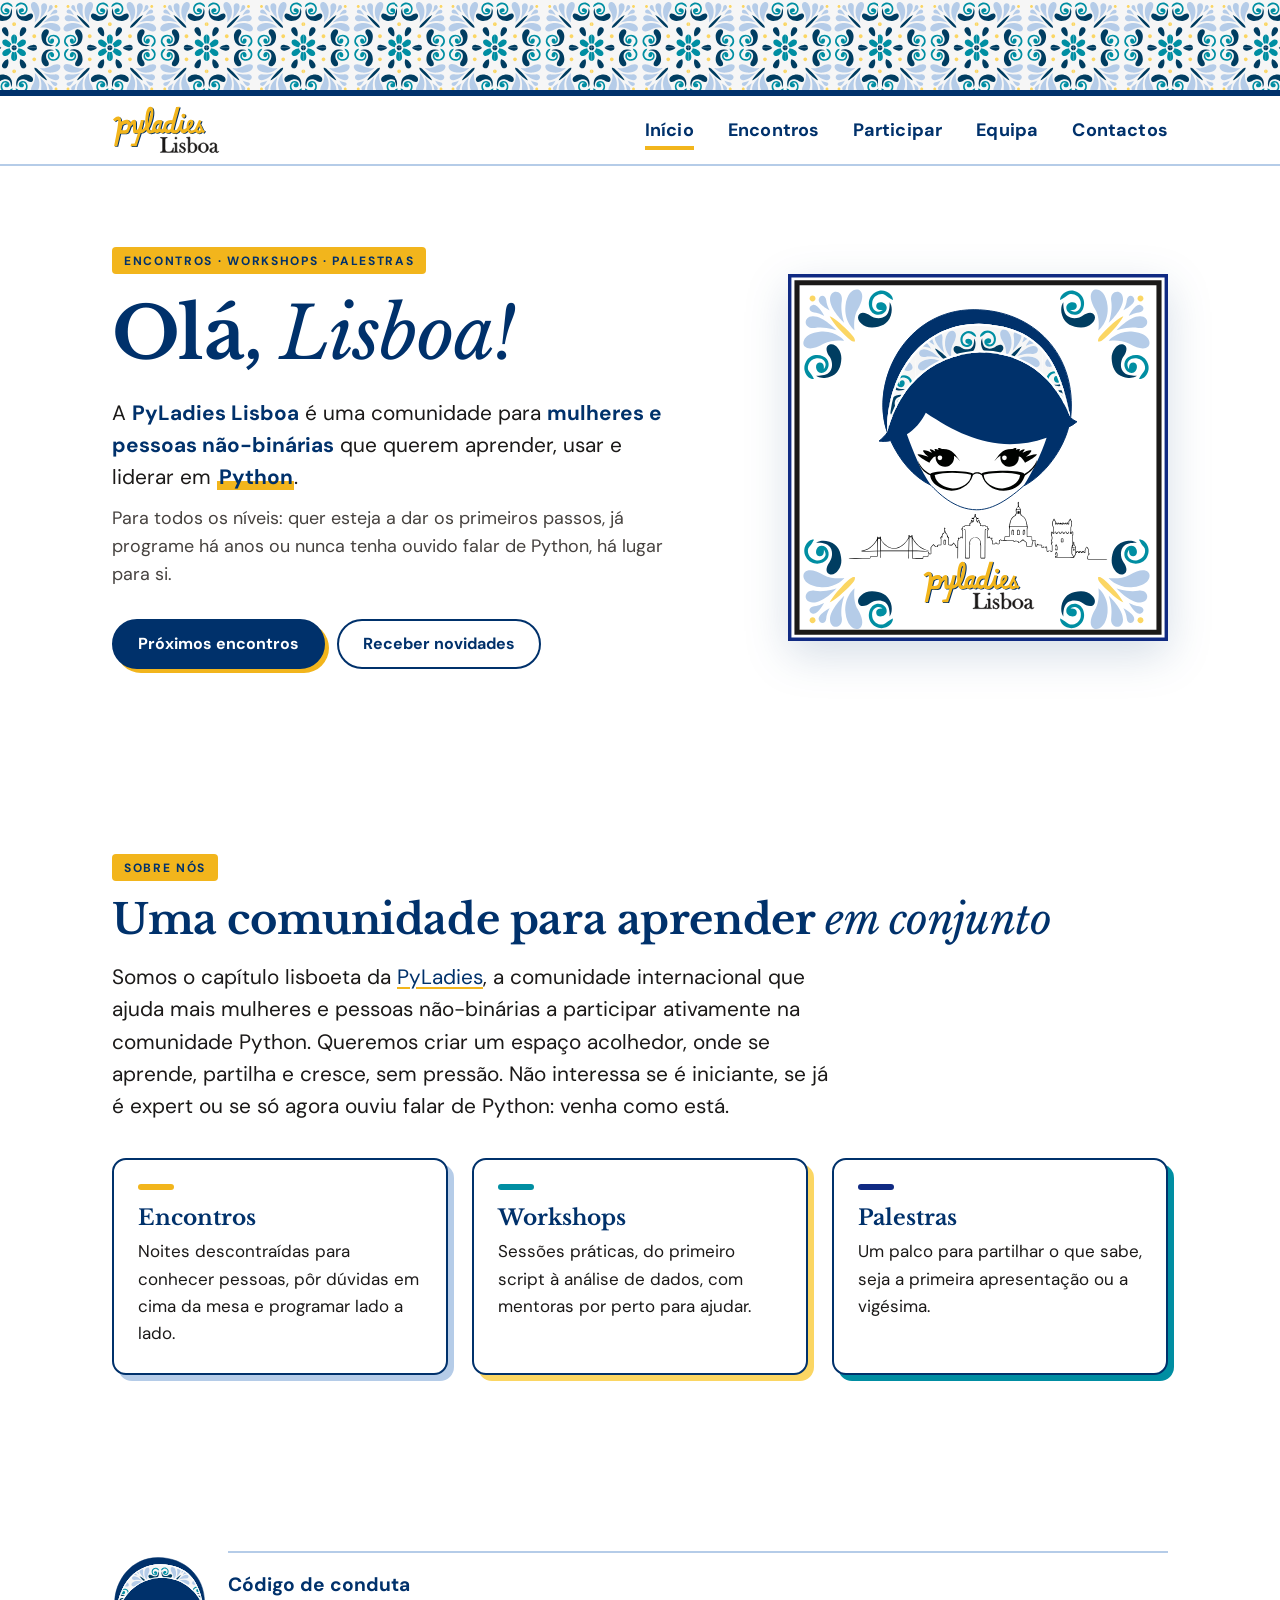
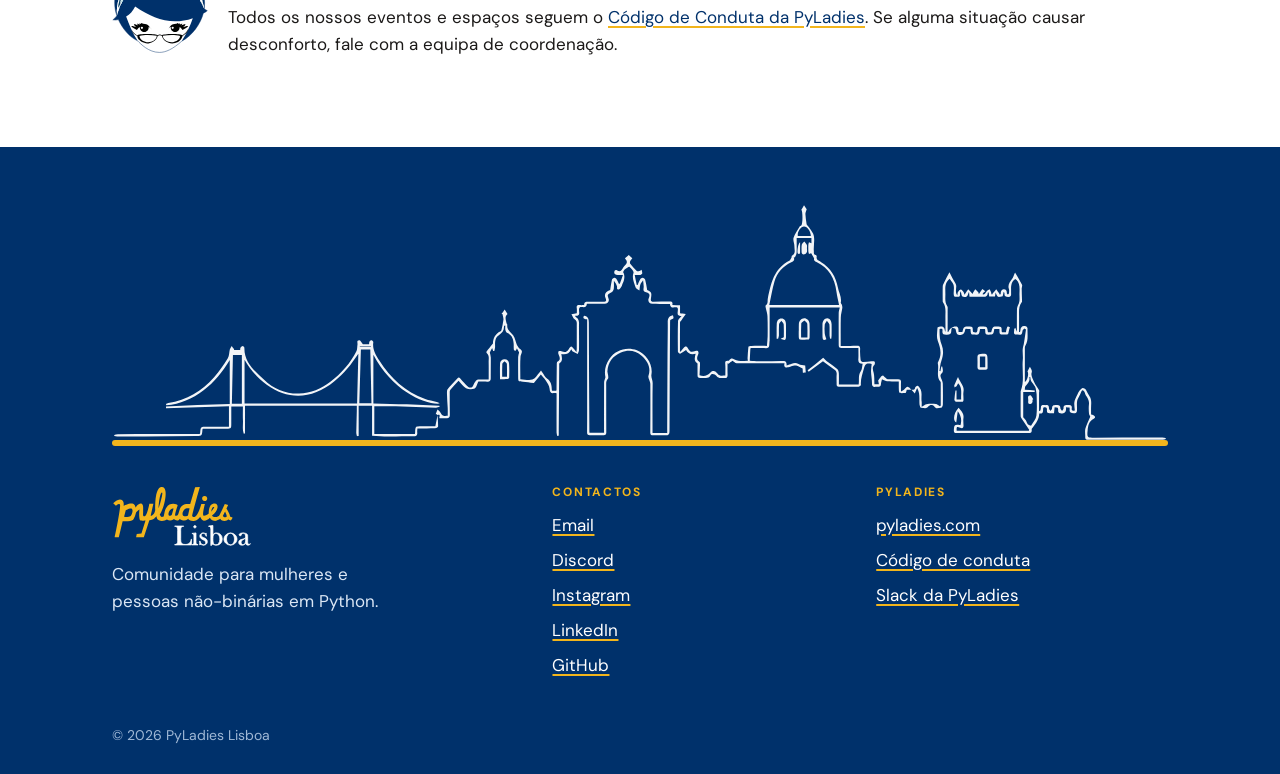
==== index.html @ 33e27a51 "Subscrição da lista de email (formulário Tally em Participar) e link para o Discord Co-Authored-By: " ====
<!doctype html>
<html lang="pt-PT">
<head>
  <meta charset="utf-8">
  <meta name="viewport" content="width=device-width, initial-scale=1">
  <title>PyLadies Lisboa</title>
  <meta name="description" content="PyLadies Lisboa: comunidade para mulheres e pessoas não-binárias que querem aprender, usar e liderar em Python. Encontros, workshops e palestras em Lisboa.">
  <meta name="theme-color" content="#00316b">

  <meta property="og:type" content="website">
  <meta property="og:locale" content="pt_PT">
  <meta property="og:title" content="PyLadies Lisboa">
  <meta property="og:description" content="Comunidade para mulheres e pessoas não-binárias que querem aprender, usar e liderar em Python.">
  <meta property="og:url" content="https://lisboa.pyladies.com/">
  <meta property="og:image" content="https://lisboa.pyladies.com/images/og-image.png">

  <link rel="icon" href="favicon.ico" sizes="any">
  <link rel="icon" href="images/favicon.svg" type="image/svg+xml">
  <link rel="icon" href="images/favicon-32.png" type="image/png" sizes="32x32">
  <link rel="apple-touch-icon" href="images/favicon-180.png">
  <link rel="preload" href="fonts/libre-baskerville/LibreBaskerville-VariableFont_wght.ttf" as="font" type="font/ttf" crossorigin>
  <link rel="preload" href="fonts/dm-sans/DMSans-VariableFont_opsz,wght.ttf" as="font" type="font/ttf" crossorigin>
  <link rel="stylesheet" href="style.css">
</head>
<body>
  <a class="skip" href="#conteudo">Saltar para o conteúdo</a>

  <!-- Uma única fila de azulejos, como nas publicações. -->
  <div class="tile-band" aria-hidden="true"></div>

  <header class="site-header">
    <div class="wrap header-inner">
      <a href="index.html" class="brand"><img src="images/wordmark.svg" alt="PyLadies Lisboa" width="132" height="58"></a>
      <nav aria-label="Principal">
        <ul class="nav">
          <li><a href="index.html" aria-current="page">Início</a></li>
          <li><a href="encontros.html">Encontros</a></li>
          <li><a href="participa.html">Participar</a></li>
          <li><a href="equipa.html">Equipa</a></li>
          <li><a href="contactos.html">Contactos</a></li>
        </ul>
      </nav>
    </div>
  </header>

  <main id="conteudo">
    <!-- ───────────── Destaque ───────────── -->
    <section class="hero">
      <div class="wrap hero-inner">
        <div class="hero-text">
          <span class="eyebrow">Encontros · Workshops · Palestras</span>
          <h1 class="display">Olá, <em>Lisboa!</em></h1>
          <p class="lead">
            A <strong>PyLadies Lisboa</strong> é uma comunidade para
            <strong>mulheres e pessoas não-binárias</strong> que querem aprender,
            usar e liderar em <span class="mark">Python</span>.
          </p>
          <p class="lead lead-sm">
            Para todos os níveis: quer esteja a dar os primeiros passos, já programe há anos ou nunca tenha ouvido falar de Python, há lugar para si.
          </p>
          <div class="actions">
            <a class="btn btn-primary" href="encontros.html">Próximos encontros</a>
            <a class="btn btn-ghost" href="participa.html#novidades">Receber novidades</a>
          </div>
        </div>
        <div class="hero-logo">
          <img src="images/pyladies-lisboa-sticker.svg" alt="Logótipo da PyLadies Lisboa: autocolante em azulejo com a mascote" width="360" height="348">
        </div>
      </div>
    </section>

    <!-- ───────────── Sobre ───────────── -->
    <section id="sobre" class="section">
      <div class="wrap">
        <span class="eyebrow">Sobre nós</span>
        <h2 class="display">Uma comunidade para aprender <em>em conjunto</em></h2>
        <p class="lead narrow">
          Somos o capítulo lisboeta da <a href="https://www.pyladies.com/">PyLadies</a>,
          a comunidade internacional que ajuda mais mulheres e pessoas não-binárias a
          participar ativamente na comunidade Python. Queremos criar um espaço acolhedor,
          onde se aprende, partilha e cresce, sem pressão. Não interessa se é iniciante,
          se já é expert ou se só agora ouviu falar de Python: venha como está.
        </p>

        <ul class="cards">
          <li class="card">
            <h3>Encontros</h3>
            <p>Noites descontraídas para conhecer pessoas, pôr dúvidas em cima da mesa e programar lado a lado.</p>
          </li>
          <li class="card">
            <h3>Workshops</h3>
            <p>Sessões práticas, do primeiro script à análise de dados, com mentoras por perto para ajudar.</p>
          </li>
          <li class="card">
            <h3>Palestras</h3>
            <p>Um palco para partilhar o que sabe, seja a primeira apresentação ou a vigésima.</p>
          </li>
        </ul>
      </div>
    </section>

    <!-- ───────────── Código de conduta ───────────── -->
    <section class="section">
      <div class="wrap conduct">
        <img src="images/mascot.svg" alt="" width="96" height="97">
        <div>
          <h2 class="h3">Código de conduta</h2>
          <p>
            Todos os nossos eventos e espaços seguem o
            <a href="https://www.pyladies.com/CodeOfConduct/">Código de Conduta da PyLadies</a>.
            Se alguma situação causar desconforto, fale com a equipa de coordenação.
          </p>
        </div>
      </div>
    </section>
  </main>

  <!-- ───────────── Contactos / rodapé ───────────── -->
  <footer id="contactos" class="site-footer">
    <div class="wrap">
      <img class="skyline" src="images/skyline-on-dark.svg" alt="" width="1100" height="249">
      <div class="ground" aria-hidden="true"></div>

      <div class="footer-grid">
        <div>
          <img src="images/wordmark-on-dark.svg" alt="PyLadies Lisboa" width="160" height="70">
          <p class="footer-note">Comunidade para mulheres e pessoas não-binárias em Python.</p>
        </div>
        <div>
          <h2 class="footer-title">Contactos</h2>
          <ul class="links">
            <li><a href="mailto:lisboa@pyladies.com" title="lisboa@pyladies.com">Email</a></li>
            <li><a href="https://discord.gg/uJXCDMvXN">Discord</a></li>
            <li><a href="https://www.instagram.com/pyladies.lisboa/">Instagram</a></li>
            <li><a href="https://www.linkedin.com/company/pyladies-lisboa">LinkedIn</a></li>
            <li><a href="https://github.com/PyLadies-Lisboa">GitHub</a></li>
          </ul>
        </div>
        <div>
          <h2 class="footer-title">PyLadies</h2>
          <ul class="links">
            <li><a href="https://www.pyladies.com/">pyladies.com</a></li>
            <li><a href="https://www.pyladies.com/CodeOfConduct/">Código de conduta</a></li>
            <li><a href="https://slackin.pyladies.com/">Slack da PyLadies</a></li>
          </ul>
        </div>
      </div>
      <p class="copyright">© <span id="ano">2026</span> PyLadies Lisboa</p>
    </div>
  </footer>

  <script>
    try { document.getElementById("ano").textContent = new Date().getFullYear(); } catch (e) {}
  </script>
</body>
</html>
---- style.css ----
/* PyLadies Lisboa — site.
   As cores e as fontes vêm do kit de marca (pyladies-lisboa-design/brand/tokens.css). */

/* ── Fontes (SIL OFL, ver fonts/<família>/OFL.txt) ───────────────────── */
@font-face {
  font-family: "Libre Baskerville";
  src: url("fonts/libre-baskerville/LibreBaskerville-VariableFont_wght.ttf") format("truetype");
  font-weight: 400 700; font-style: normal; font-display: swap;
}
@font-face {
  font-family: "Libre Baskerville";
  src: url("fonts/libre-baskerville/LibreBaskerville-Italic-VariableFont_wght.ttf") format("truetype");
  font-weight: 400 700; font-style: italic; font-display: swap;
}
@font-face {
  font-family: "DM Sans";
  src: url("fonts/dm-sans/DMSans-VariableFont_opsz,wght.ttf") format("truetype");
  font-weight: 100 1000; font-style: normal; font-display: swap;
}
@font-face {
  font-family: "JetBrains Mono";
  src: url("fonts/jetbrains-mono/JetBrainsMono-VariableFont_wght.ttf") format("truetype");
  font-weight: 100 800; font-style: normal; font-display: swap;
}

/* ── Tokens ──────────────────────────────────────────────────────────── */
:root {
  --pyl-yellow:    #f2b51c;
  --pyl-navy:      #00316b;
  --pyl-ink:       #1b1918;
  --pyl-deep-blue: #003d61;
  --pyl-teal:      #008ea2;
  --pyl-sky:       #b5cce8;
  --pyl-sun:       #fbd663;
  --pyl-frame:     #102a83;
  --pyl-tile-bg:   #f6f6f6;
  --pyl-ice:       #f0f9fd;
  --pyl-white:     #ffffff;

  --font-display: "Libre Baskerville", "Baskerville Old Face", Baskerville, Georgia, serif;
  --font-body:    "DM Sans", "Helvetica Neue", Arial, sans-serif;
  --font-code:    "JetBrains Mono", "SFMono-Regular", Consolas, monospace;

  --wrap: 1120px;
  --gutter: 16px;
  --tile-row: 72px; /* altura de uma fila de azulejos */
}
@media (min-width: 720px) {
  :root { --gutter: 32px; --tile-row: 96px; }
}

/* ── Base ────────────────────────────────────────────────────────────── */
*, *::before, *::after { box-sizing: border-box; }
html { scroll-behavior: smooth; -webkit-text-size-adjust: 100%; }
@media (prefers-reduced-motion: reduce) { html { scroll-behavior: auto; } }
body {
  margin: 0;
  background: var(--pyl-white);
  color: var(--pyl-ink);
  font: 400 1.0625rem/1.6 var(--font-body);
  -webkit-font-smoothing: antialiased;
}
img { max-width: 100%; height: auto; display: block; }
a { color: var(--pyl-navy); text-decoration-color: var(--pyl-yellow); text-decoration-thickness: 2px; text-underline-offset: 3px; }
a:hover { text-decoration-color: var(--pyl-navy); }
:focus-visible { outline: 3px solid var(--pyl-teal); outline-offset: 3px; border-radius: 4px; }
h1, h2, h3, p, ul { margin: 0; }
ul { padding: 0; list-style: none; }

.wrap { width: 100%; max-width: var(--wrap); margin: 0 auto; padding: 0 var(--gutter); }

.skip {
  position: absolute; left: var(--gutter); top: -100px; z-index: 10;
  background: var(--pyl-navy); color: var(--pyl-white); padding: 10px 16px; border-radius: 6px;
}
.skip:focus { top: 12px; }

/* ── Tipografia ──────────────────────────────────────────────────────── */
.eyebrow {
  display: inline-block;
  font: 700 .75rem/1 var(--font-body);
  letter-spacing: .14em; text-transform: uppercase;
  color: var(--pyl-navy); background: var(--pyl-yellow);
  padding: 8px 12px 7px; border-radius: 4px;
}
.display {
  font-family: var(--font-display);
  font-weight: 700; color: var(--pyl-navy);
  letter-spacing: -.01em; line-height: 1.12;
  text-wrap: balance;
}
.display em { font-style: italic; font-weight: 400; }
h1.display { font-size: clamp(2.6rem, 8vw, 4.5rem); margin: 20px 0 22px; }
h2.display, h1.page-title { font-size: clamp(1.8rem, 4.5vw, 2.6rem); margin: 16px 0 18px; }
h3, .h3 { font: 700 1.2rem/1.3 var(--font-body); color: var(--pyl-navy); margin-bottom: 6px; }
.section-ice .eyebrow { background: var(--pyl-deep-blue); color: var(--pyl-white); }
.lead { font-size: clamp(1.1rem, 2.2vw, 1.3rem); line-height: 1.55; text-wrap: pretty; }
.lead + .lead { margin-top: 12px; }
.lead strong { color: var(--pyl-navy); }
.lead-sm { font-size: 1.12rem; color: #46423f; }
.narrow { max-width: 720px; }
.mark {
  background: linear-gradient(transparent 68%, var(--pyl-yellow) 68%, var(--pyl-yellow) 100%);
  padding: 0 .08em; font-weight: 700; color: var(--pyl-navy);
}

/* ── Azulejos (só uma fila) ──────────────────────────────────────────── */
.tile-band {
  height: var(--tile-row);
  /* O SVG tem duas filas de altura: background-size = 2 × fila. */
  background: var(--pyl-tile-bg) url("images/azulejo-tiles.svg") repeat-x;
  background-size: auto calc(var(--tile-row) * 2);
  background-position: center top;
  border-bottom: 6px solid var(--pyl-navy);
}

/* ── Cabeçalho ───────────────────────────────────────────────────────── */
.site-header {
  position: sticky; top: 0; z-index: 5;
  background: rgba(255, 255, 255, .94);
  backdrop-filter: blur(8px);
  border-bottom: 2px solid var(--pyl-sky);
}
.header-inner { display: flex; align-items: center; justify-content: space-between; gap: 16px; min-height: 68px; }
.brand img { width: 108px; }
.nav { display: flex; gap: 4px 34px; flex-wrap: wrap; justify-content: flex-end; }
.nav a {
  font-weight: 700; font-size: 1.125rem; letter-spacing: .01em;
  text-decoration: none; color: var(--pyl-navy); padding: 8px 0;
  transition: color .15s ease;
}
.nav a:hover { color: var(--pyl-teal); }
.nav a[aria-current="page"] { box-shadow: inset 0 -4px 0 var(--pyl-yellow); }
.nav a[aria-current="page"]:hover { color: var(--pyl-navy); }
@media (max-width: 560px) {
  .header-inner { flex-direction: column; align-items: flex-start; padding-top: 10px; padding-bottom: 8px; gap: 4px; }
  .brand img { width: 92px; }
  .nav { justify-content: flex-start; gap: 0 20px; }
  .nav a { font-size: 1.02rem; }
}
@media (max-width: 560px) { .site-header { position: relative; } }

/* ── Botões ──────────────────────────────────────────────────────────── */
.actions { display: flex; flex-wrap: wrap; gap: 12px; margin-top: 30px; }
.btn {
  display: inline-block; font: 700 1rem/1 var(--font-body);
  padding: 15px 24px; border-radius: 999px; text-decoration: none;
  border: 2px solid var(--pyl-navy); transition: transform .15s ease, box-shadow .15s ease;
}
.btn-primary { background: var(--pyl-navy); color: var(--pyl-white); box-shadow: 4px 4px 0 var(--pyl-yellow); }
.btn-primary:hover { transform: translate(-1px, -1px); box-shadow: 6px 6px 0 var(--pyl-yellow); }
.btn-ghost { background: transparent; color: var(--pyl-navy); }
.btn-ghost:hover { background: var(--pyl-ice); }

/* ── Destaque ────────────────────────────────────────────────────────── */
.hero { padding: 48px 0 64px; }
.hero-inner { display: grid; gap: 40px; align-items: center; }
.hero-logo { justify-self: center; width: min(300px, 78vw); }
.hero-logo img { width: 100%; filter: drop-shadow(0 14px 22px rgba(0, 49, 107, .16)); }
@media (min-width: 860px) {
  .hero { padding: 80px 0 96px; }
  .hero-inner { grid-template-columns: 1.25fr 1fr; gap: 56px; }
  .hero-logo { width: 100%; max-width: 380px; justify-self: end; }
}

/* ── Secções ─────────────────────────────────────────────────────────── */
.section { padding: 64px 0; }
.section-ice { background: var(--pyl-ice); }
.section-tight { padding: 0 0 64px; }
@media (min-width: 720px) { .section { padding: 88px 0; } .section-tight { padding: 0 0 88px; } }

.cards { display: grid; gap: 16px; margin-top: 36px; }
@media (min-width: 720px) { .cards { grid-template-columns: repeat(3, 1fr); gap: 24px; } }
.card {
  background: var(--pyl-white);
  border: 2px solid var(--pyl-navy);
  border-radius: 14px; padding: 24px 24px 26px;
  box-shadow: 6px 6px 0 var(--pyl-sky);
}
.card h3 { font-family: var(--font-display); font-size: 1.35rem; }
.card h3::before {
  content: ""; display: block; width: 36px; height: 6px; border-radius: 3px;
  background: var(--pyl-yellow); margin-bottom: 14px;
}
.card:nth-child(2) { box-shadow: 6px 6px 0 var(--pyl-sun); }
.card:nth-child(2) h3::before { background: var(--pyl-teal); }
.card:nth-child(3) { box-shadow: 6px 6px 0 var(--pyl-teal); }
.card:nth-child(3) h3::before { background: var(--pyl-frame); }

/* Encontros */
.encontros { display: grid; gap: 36px; align-items: center; }
@media (min-width: 860px) { .encontros { grid-template-columns: 1.1fr 1fr; gap: 56px; } }
.code {
  margin: 0; overflow-x: auto;
  font: 500 clamp(.7rem, 2.9vw, .95rem)/1.7 var(--font-code);
  background: var(--pyl-navy); color: #e8f1fb;
  border-radius: 14px; padding: 22px 20px;
  box-shadow: 8px 8px 0 var(--pyl-yellow);
}
@media (min-width: 720px) { .code { font-size: 1rem; padding: 32px 30px; } }
.code .p { color: #8fb3d9; }
.code .k { color: var(--pyl-sky); }
.code .s { color: var(--pyl-sun); }
.code .o { color: #6fd3e0; }
.code .c { color: #8fb3d9; font-style: italic; }

.event {
  margin-top: 8px; background: var(--pyl-white); border-left: 8px solid var(--pyl-yellow);
  border-radius: 0 12px 12px 0; padding: 22px 24px;
}
.event-date, .event-meta { color: #46423f; }
.event-date strong, .event-meta strong { color: var(--pyl-navy); }
.event h3 { font-family: var(--font-display); font-size: 1.4rem; margin: 6px 0 8px; }
.event .btn { margin-top: 16px; }

/* Participa */
.ways { display: grid; gap: 28px 40px; margin-top: 32px; }
@media (min-width: 720px) { .ways { grid-template-columns: repeat(2, 1fr); } }
.ways li { border-left: 6px solid var(--pyl-yellow); padding-left: 20px; }
.ways li:nth-child(2) { border-color: var(--pyl-teal); }
.ways li:nth-child(3) { border-color: var(--pyl-sky); }
.ways li:nth-child(4) { border-color: var(--pyl-frame); }
.ways li:nth-child(5) { border-color: var(--pyl-navy); }
.way-link { margin-top: 8px; font-weight: 700; overflow-wrap: anywhere; }

/* Subscrição da lista de email (formulário Tally embebido) */
.signup { max-width: 720px; margin-top: 28px; }
.signup iframe { display: block; width: 100%; border: 0; }
.signup-cta {
  display: flex; flex-wrap: wrap; gap: 16px 24px; align-items: center; justify-content: space-between;
  margin-top: 40px; padding: 20px 24px; background: var(--pyl-ice); border-left: 6px solid var(--pyl-yellow); border-radius: 6px;
}
.signup-cta p { max-width: 560px; }
.signup-cta strong { color: var(--pyl-navy); }

/* Código de conduta */
.conduct {
  display: flex; gap: 20px; align-items: center;
}
.conduct > div {
  border-top: 2px solid var(--pyl-sky); padding-top: 20px; flex: 1;
}
.conduct img { width: 72px; flex: none; }
@media (min-width: 720px) { .conduct img { width: 96px; } }

/* ── Rodapé ──────────────────────────────────────────────────────────── */
.site-footer { background: var(--pyl-navy); color: #dbe7f5; padding: 56px 0 28px; }
.site-footer a { color: var(--pyl-white); text-decoration-color: var(--pyl-yellow); }
.site-footer a:hover { color: var(--pyl-sun); }
.skyline { width: 100%; opacity: .95; }
.ground { height: 6px; background: var(--pyl-yellow); border-radius: 3px; margin-top: -2px; }
.footer-grid { display: grid; gap: 32px; margin-top: 40px; }
@media (min-width: 720px) { .footer-grid { grid-template-columns: 1.4fr 1fr 1fr; } }
.footer-grid img { width: 140px; }
.footer-note { margin-top: 14px; max-width: 300px; }
.footer-title {
  font: 700 .75rem/1 var(--font-body); letter-spacing: .14em; text-transform: uppercase;
  color: var(--pyl-yellow); margin-bottom: 14px;
}
.links li + li { margin-top: 8px; }
.copyright { margin-top: 44px; font-size: .875rem; color: #9fb8d6; }

/* Equipa — fotos quadradas */
.team { display: grid; gap: 24px; margin-top: 36px; }
.person {
  display: flex; flex-direction: column;
  background: var(--pyl-white);
  border: 2px solid var(--pyl-navy); border-radius: 14px; overflow: hidden;
  box-shadow: 6px 6px 0 var(--pyl-sky);
}
.person:nth-child(4n+2) { box-shadow: 6px 6px 0 var(--pyl-sun); }
.person:nth-child(4n+3) { box-shadow: 6px 6px 0 var(--pyl-teal); }
.person:nth-child(4n+4) { box-shadow: 6px 6px 0 var(--pyl-frame); }
.person-body { display: flex; flex-direction: column; flex: 1; }
.person h3 { font-family: var(--font-display); font-size: 1.3rem; margin: 0; }
.role { font-weight: 700; color: var(--pyl-teal); margin-top: 4px; font-size: .95rem; }
.detail { font-size: .9rem; color: #5b5652; }
.bio { font-size: .95rem; line-height: 1.55; margin-top: 12px; }
.bio strong { color: var(--pyl-navy); }
.fact {
  margin: 16px 0 0; white-space: pre-wrap; overflow-x: auto;
  font: 500 .78rem/1.6 var(--font-code);
  background: var(--pyl-navy); color: #e8f1fb;
  border-radius: 10px; padding: 12px 14px;
}
.fact .p { color: #8fb3d9; }
.fact .s { color: var(--pyl-sun); }
.fact .o { color: #6fd3e0; }
.tags { display: flex; flex-wrap: wrap; gap: 6px; margin-top: auto; padding-top: 16px; }
.tags li {
  font: 600 .78rem/1 var(--font-body); color: var(--pyl-navy);
  background: var(--pyl-ice); border: 1px solid var(--pyl-sky);
  padding: 6px 10px; border-radius: 999px;
}

/* Foto quadrada ao lado do nome, texto por baixo a toda a largura */
.person { padding: 22px; }
.person img {
  width: 128px; aspect-ratio: 1; flex: none; border-radius: 12px; object-fit: cover;
  box-shadow: 5px 5px 0 var(--pyl-yellow);
}
.person-head { display: flex; gap: 18px; align-items: center; }
@media (min-width: 720px) {
  .team { grid-template-columns: repeat(2, 1fr); gap: 28px; }
  .person { padding: 26px; }
  .person img { width: 150px; }
}
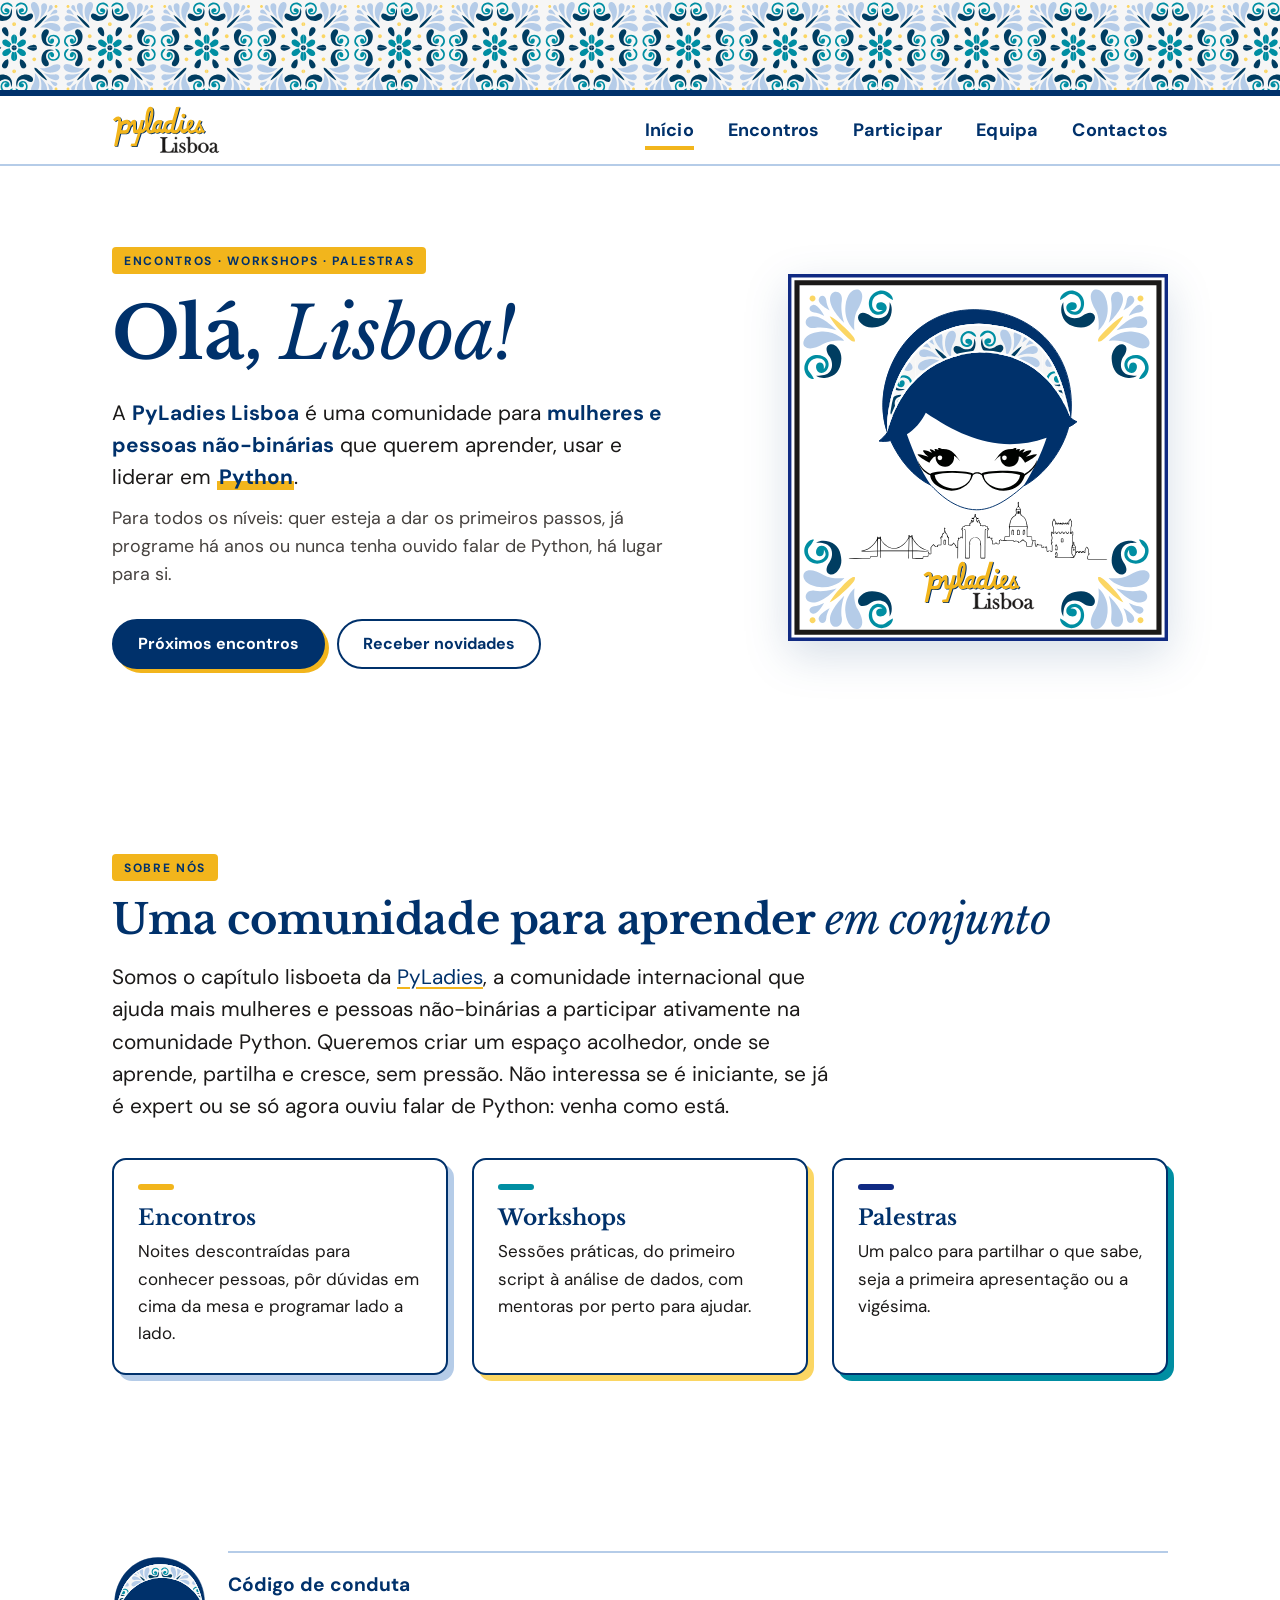
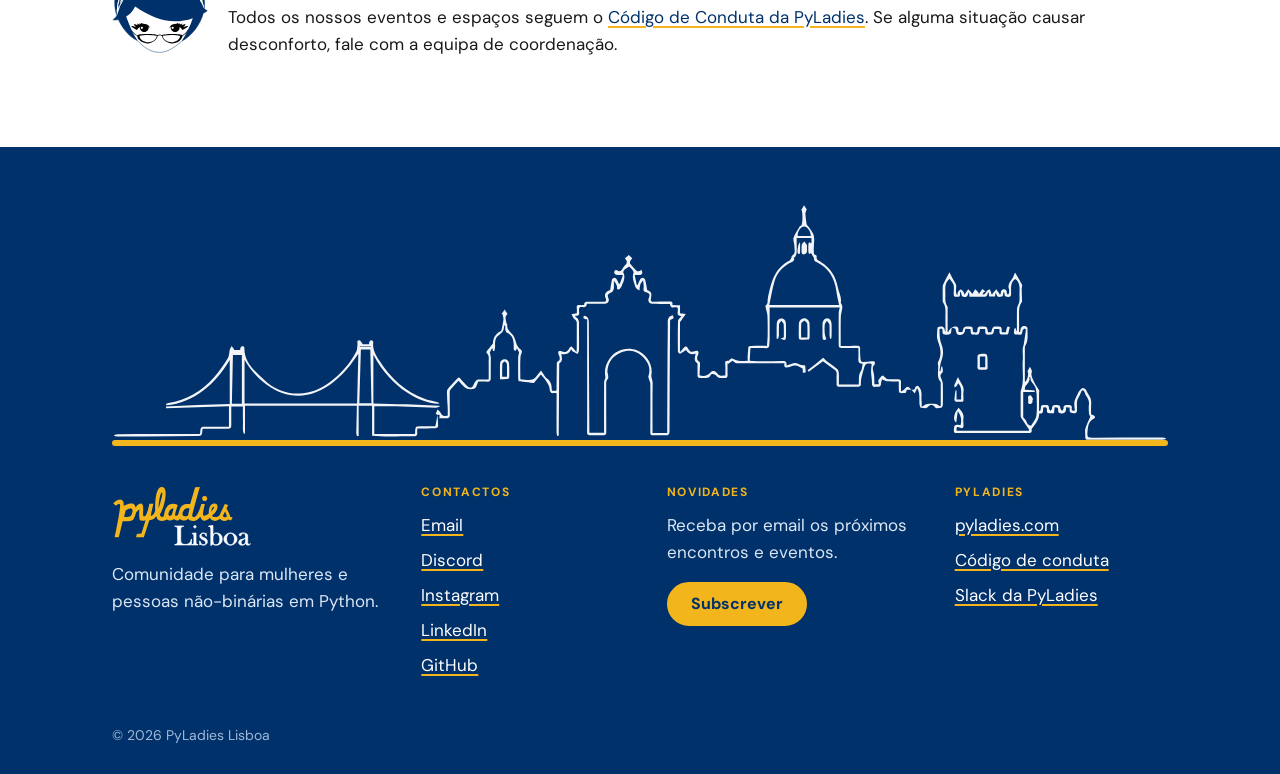
==== commit 078daab6: "Rodapé: coluna «Novidades» com botão para subscrever a lista de email Co-Authored-By: Claude Opus 5." ====
--- a/index.html
+++ b/index.html
@@ -137,6 +137,11 @@
           </ul>
         </div>
         <div>
+          <h2 class="footer-title">Novidades</h2>
+          <p class="footer-note">Receba por email os próximos encontros e eventos.</p>
+          <a class="btn btn-footer" href="participa.html#novidades">Subscrever</a>
+        </div>
+        <div>
           <h2 class="footer-title">PyLadies</h2>
           <ul class="links">
             <li><a href="https://www.pyladies.com/">pyladies.com</a></li>
--- a/style.css
+++ b/style.css
@@ -250,7 +250,8 @@
 .skyline { width: 100%; opacity: .95; }
 .ground { height: 6px; background: var(--pyl-yellow); border-radius: 3px; margin-top: -2px; }
 .footer-grid { display: grid; gap: 32px; margin-top: 40px; }
-@media (min-width: 720px) { .footer-grid { grid-template-columns: 1.4fr 1fr 1fr; } }
+@media (min-width: 720px) { .footer-grid { grid-template-columns: repeat(2, 1fr); } }
+@media (min-width: 1000px) { .footer-grid { grid-template-columns: 1.3fr 1fr 1.2fr 1fr; } }
 .footer-grid img { width: 140px; }
 .footer-note { margin-top: 14px; max-width: 300px; }
 .footer-title {
@@ -258,6 +259,9 @@
   color: var(--pyl-yellow); margin-bottom: 14px;
 }
 .links li + li { margin-top: 8px; }
+.footer-note + .btn-footer { margin-top: 16px; }
+.site-footer .btn-footer { background: var(--pyl-yellow); color: var(--pyl-navy); border-color: var(--pyl-yellow); padding: 12px 22px; }
+.site-footer .btn-footer:hover { color: var(--pyl-navy); transform: translate(-1px, -1px); box-shadow: 3px 3px 0 var(--pyl-white); }
 .copyright { margin-top: 44px; font-size: .875rem; color: #9fb8d6; }
 
 /* Equipa — fotos quadradas */
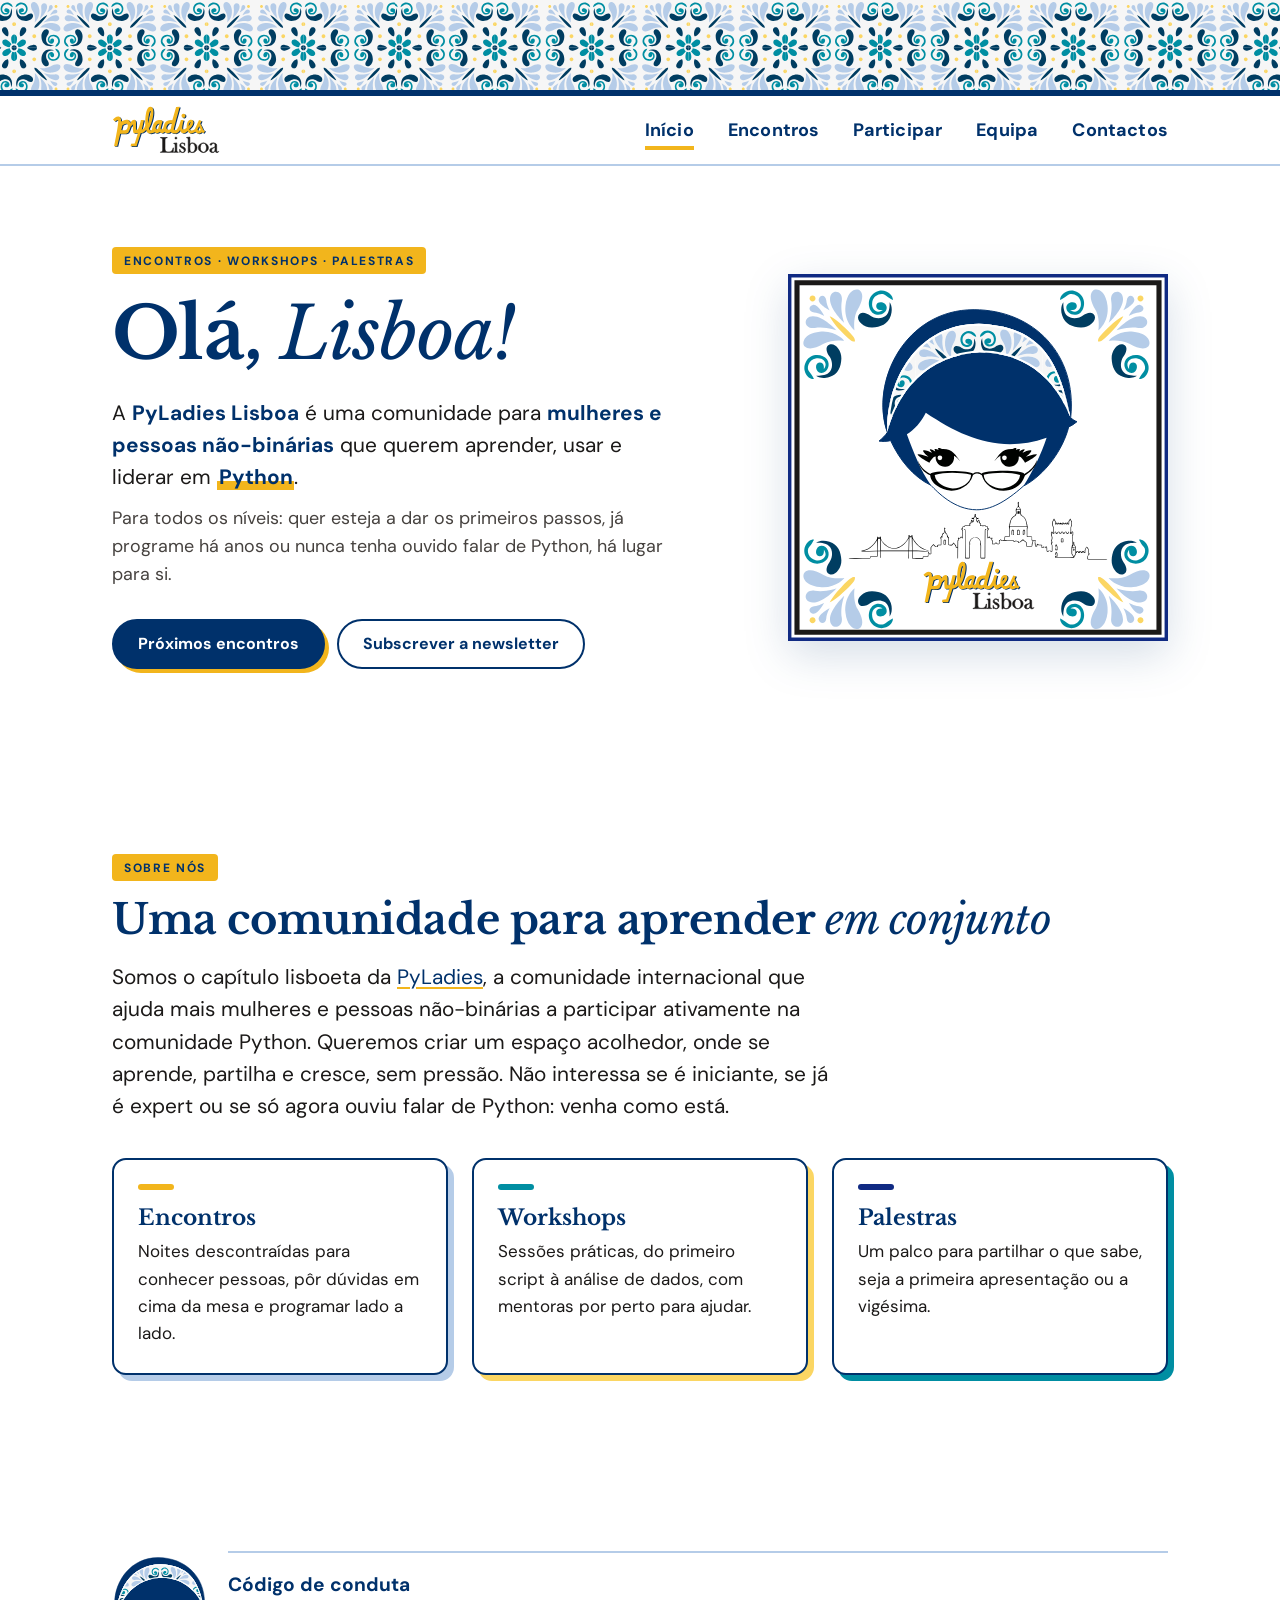
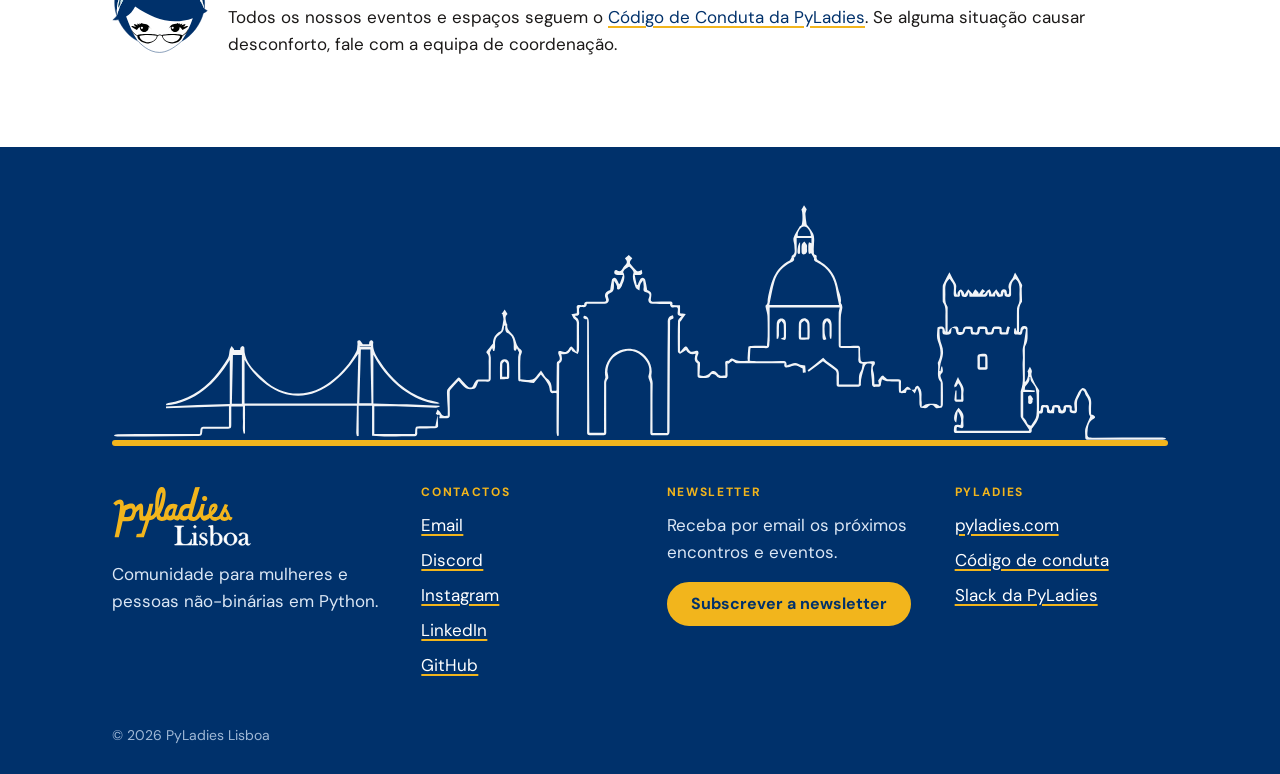
==== commit 7ad7dd5e: "«Subscrever a newsletter» em todo o site; formulário alinhado com o título Co-Authored-By: Claude Op" ====
--- a/index.html
+++ b/index.html
@@ -60,7 +60,7 @@
           </p>
           <div class="actions">
             <a class="btn btn-primary" href="encontros.html">Próximos encontros</a>
-            <a class="btn btn-ghost" href="participa.html#novidades">Receber novidades</a>
+            <a class="btn btn-ghost" href="participa.html#novidades">Subscrever a newsletter</a>
           </div>
         </div>
         <div class="hero-logo">
@@ -137,9 +137,9 @@
           </ul>
         </div>
         <div>
-          <h2 class="footer-title">Novidades</h2>
+          <h2 class="footer-title">Newsletter</h2>
           <p class="footer-note">Receba por email os próximos encontros e eventos.</p>
-          <a class="btn btn-footer" href="participa.html#novidades">Subscrever</a>
+          <a class="btn btn-footer" href="participa.html#novidades">Subscrever a newsletter</a>
         </div>
         <div>
           <h2 class="footer-title">PyLadies</h2>
--- a/style.css
+++ b/style.css
@@ -224,7 +224,8 @@
 .way-link { margin-top: 8px; font-weight: 700; overflow-wrap: anywhere; }
 
 /* Subscrição da lista de email (formulário Tally embebido) */
-.signup { max-width: 720px; margin-top: 28px; }
+/* O Tally tem 8 px de margem interna dos lados: compensar para alinhar com o título. */
+.signup { max-width: 736px; margin: 0 -8px; }
 .signup iframe { display: block; width: 100%; border: 0; }
 .signup-cta {
   display: flex; flex-wrap: wrap; gap: 16px 24px; align-items: center; justify-content: space-between;
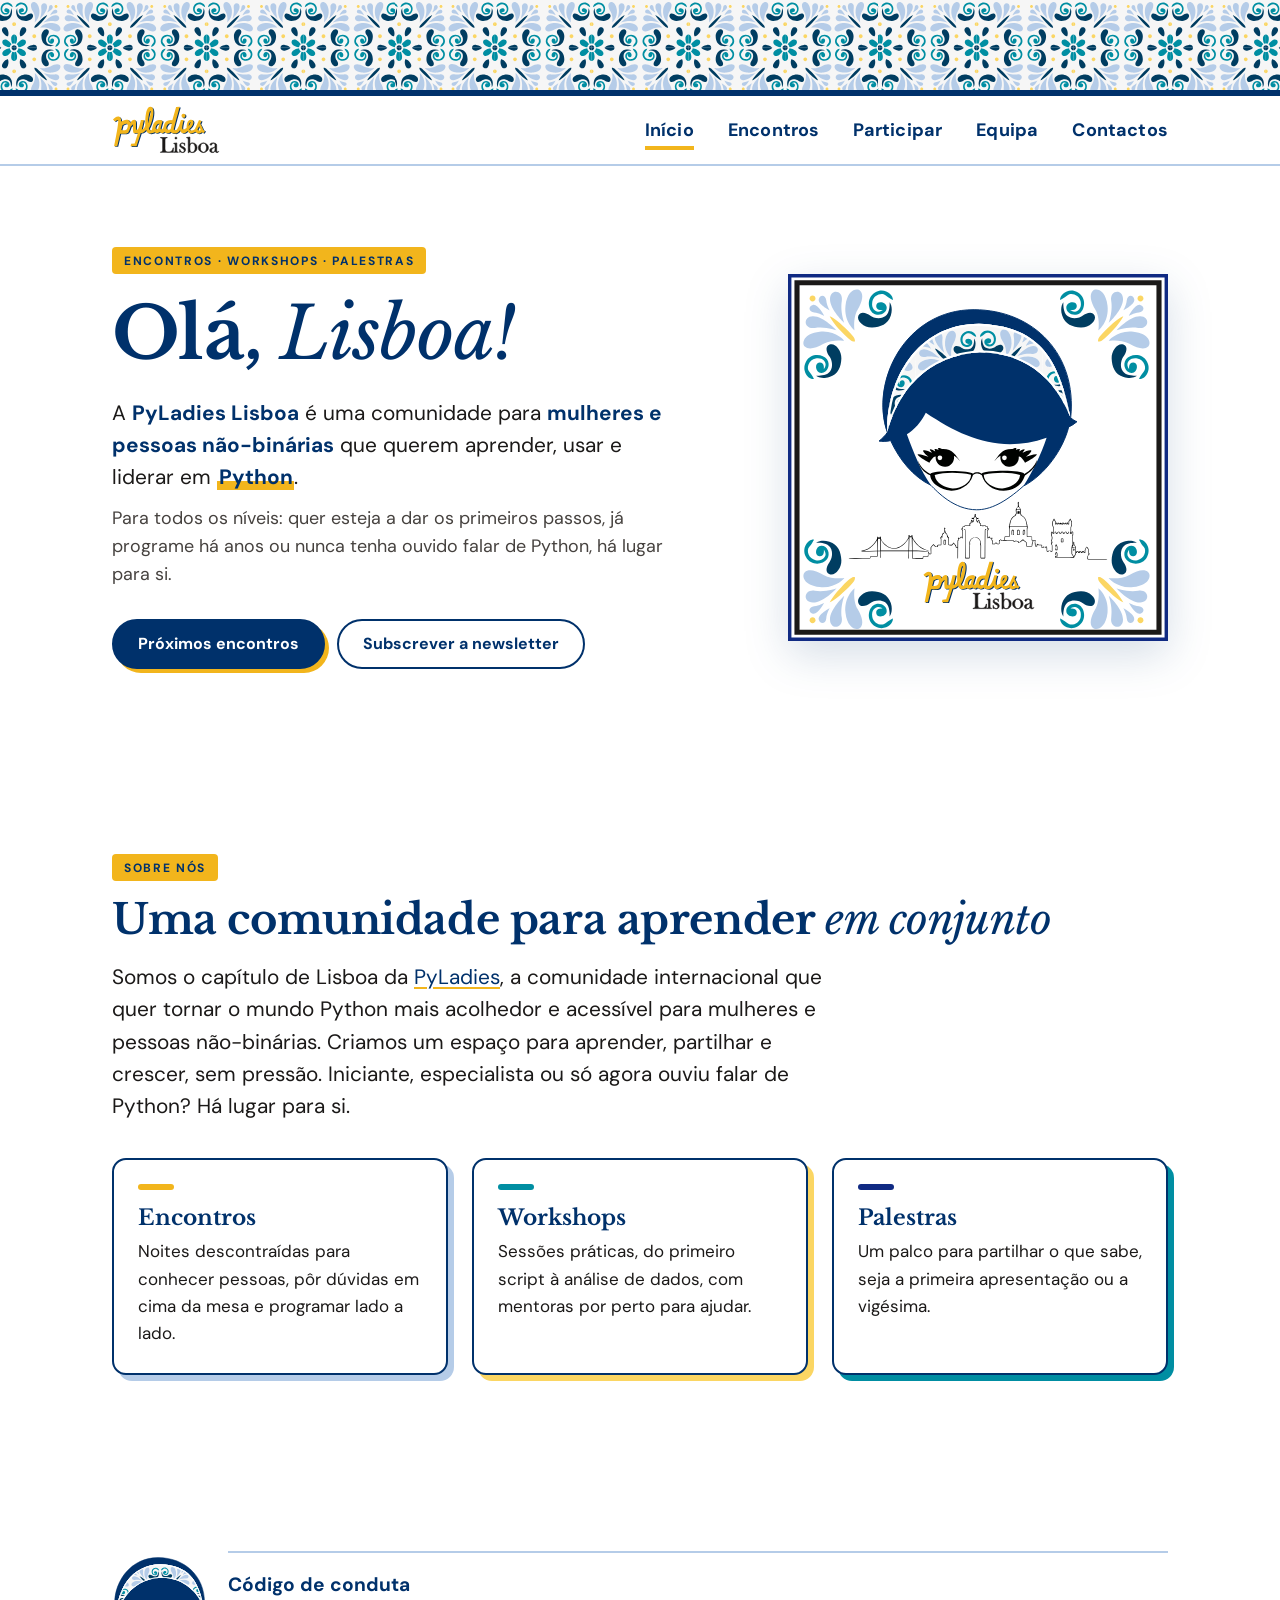
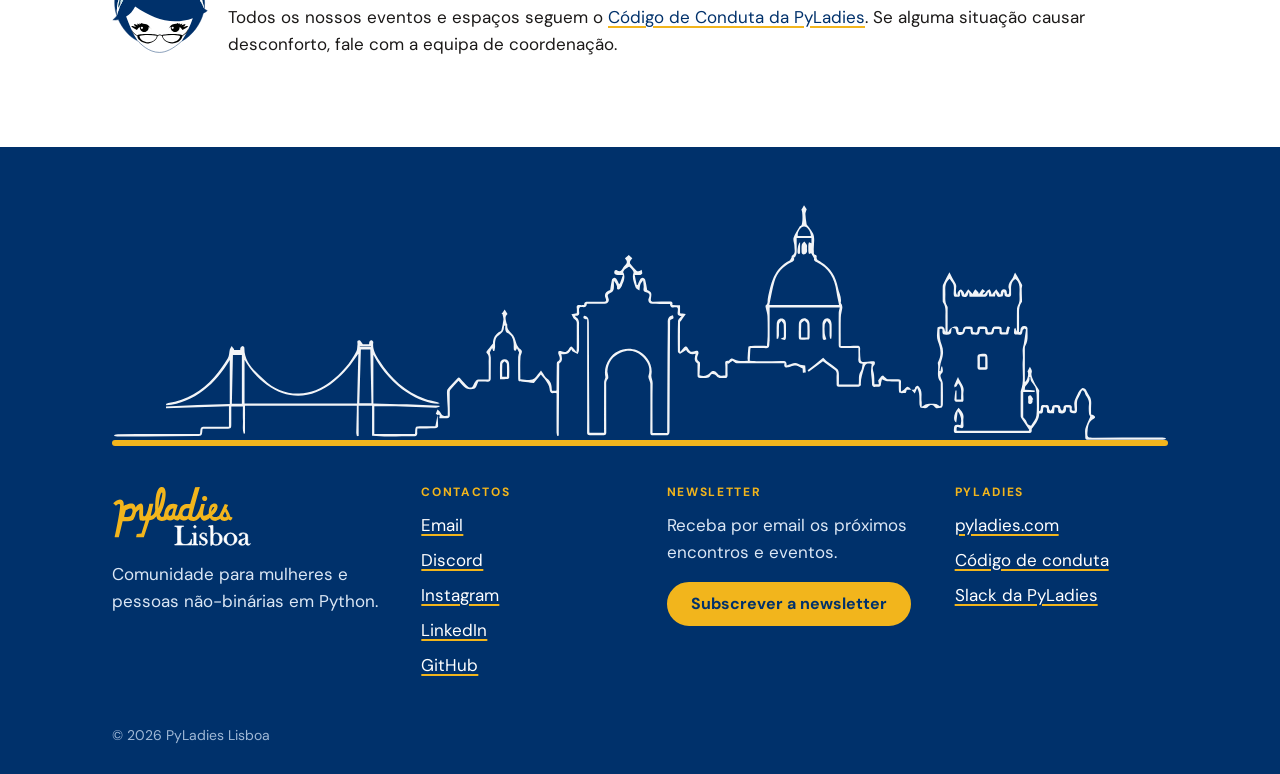
==== commit d2d4af94: "Rever texto «Sobre nós» na página inicial Co-Authored-By: Claude Opus 5.5 <noreply@anthropic.com>" ====
--- a/index.html
+++ b/index.html
@@ -75,11 +75,11 @@
         <span class="eyebrow">Sobre nós</span>
         <h2 class="display">Uma comunidade para aprender <em>em conjunto</em></h2>
         <p class="lead narrow">
-          Somos o capítulo lisboeta da <a href="https://www.pyladies.com/">PyLadies</a>,
-          a comunidade internacional que ajuda mais mulheres e pessoas não-binárias a
-          participar ativamente na comunidade Python. Queremos criar um espaço acolhedor,
-          onde se aprende, partilha e cresce, sem pressão. Não interessa se é iniciante,
-          se já é expert ou se só agora ouviu falar de Python: venha como está.
+          Somos o capítulo de Lisboa da <a href="https://www.pyladies.com/">PyLadies</a>,
+          a comunidade internacional que quer tornar o mundo Python mais acolhedor e
+          acessível para mulheres e pessoas não-binárias. Criamos um espaço para aprender,
+          partilhar e crescer, sem pressão. Iniciante, especialista ou só agora ouviu
+          falar de Python? Há lugar para si.
         </p>
 
         <ul class="cards">
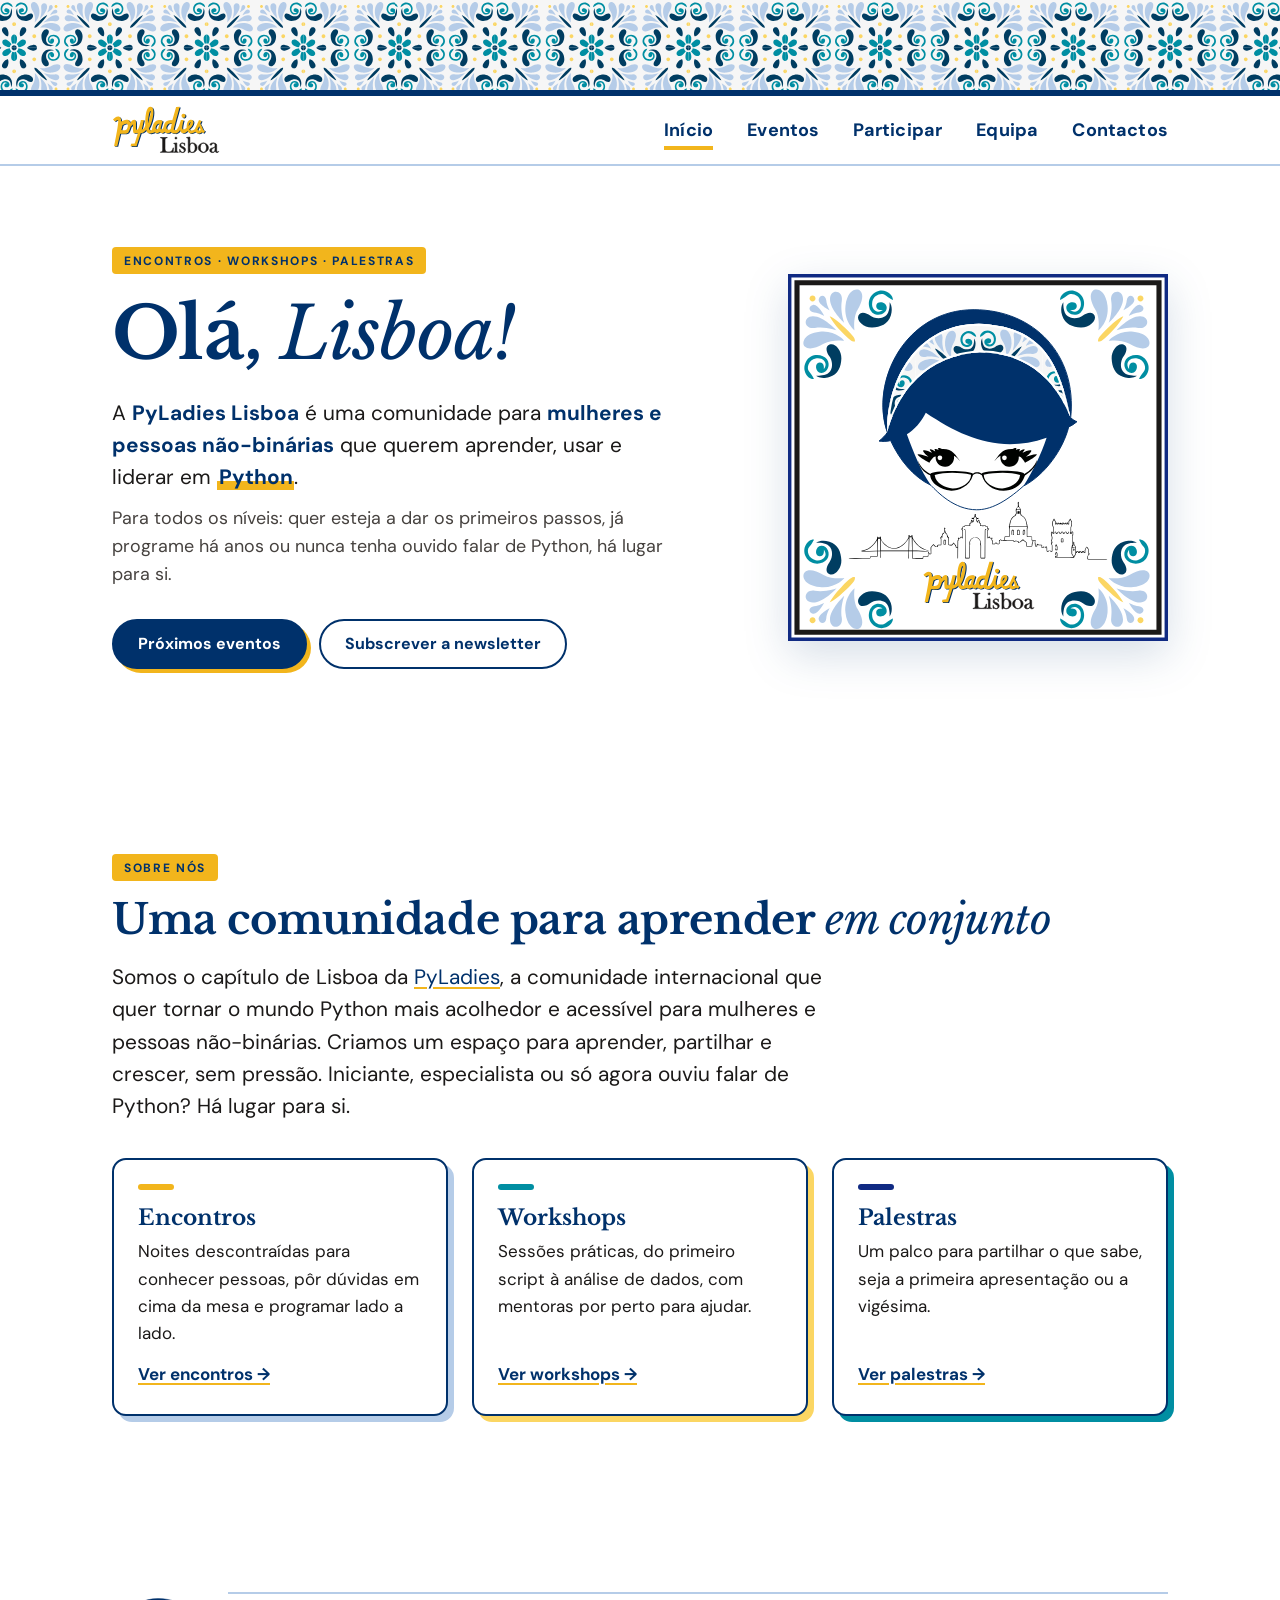
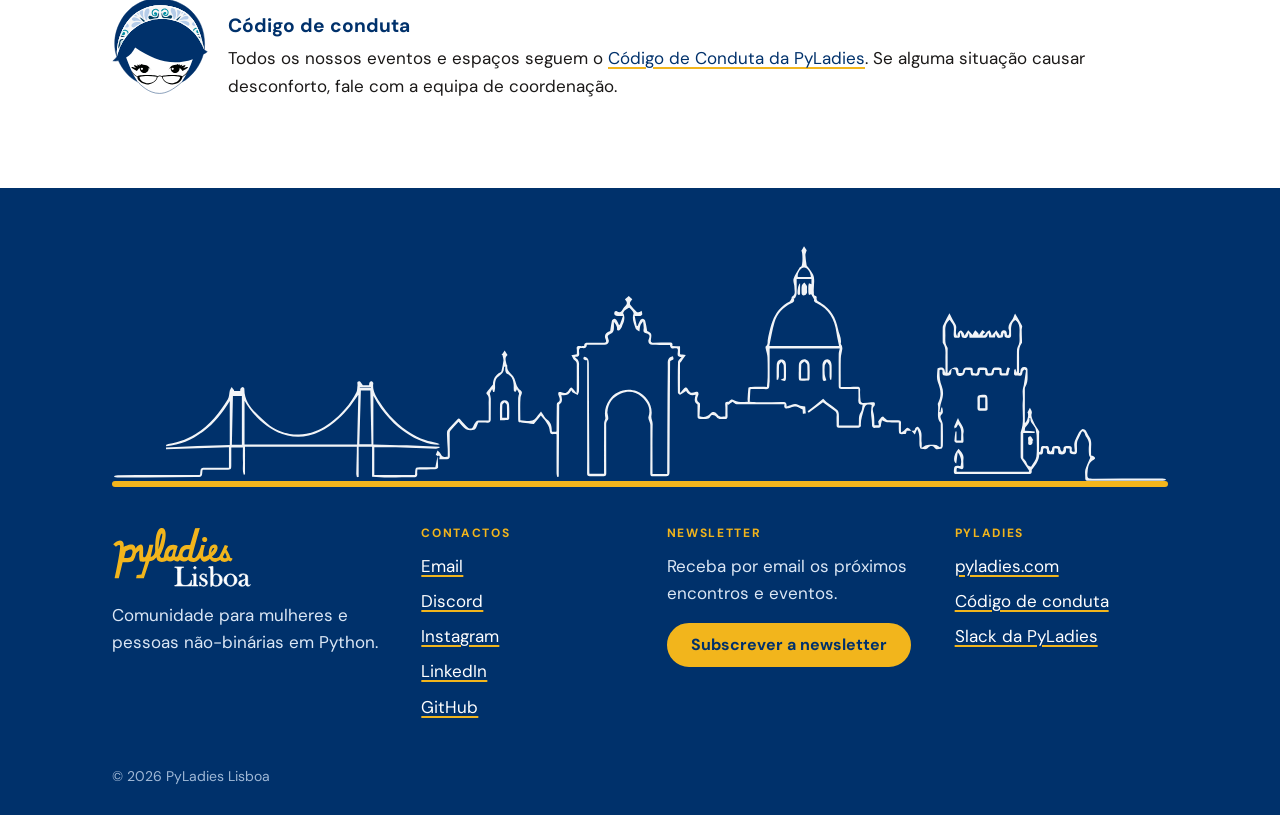
==== commit 35f61b77: "Página «Eventos» com calendário (substitui «Encontros») - Separador e página passam a «Eventos» (eve" ====
--- a/index.html
+++ b/index.html
@@ -34,7 +34,7 @@
       <nav aria-label="Principal">
         <ul class="nav">
           <li><a href="index.html" aria-current="page">Início</a></li>
-          <li><a href="encontros.html">Encontros</a></li>
+          <li><a href="eventos.html">Eventos</a></li>
           <li><a href="participa.html">Participar</a></li>
           <li><a href="equipa.html">Equipa</a></li>
           <li><a href="contactos.html">Contactos</a></li>
@@ -59,7 +59,7 @@
             Para todos os níveis: quer esteja a dar os primeiros passos, já programe há anos ou nunca tenha ouvido falar de Python, há lugar para si.
           </p>
           <div class="actions">
-            <a class="btn btn-primary" href="encontros.html">Próximos encontros</a>
+            <a class="btn btn-primary" href="eventos.html">Próximos eventos</a>
             <a class="btn btn-ghost" href="participa.html#novidades">Subscrever a newsletter</a>
           </div>
         </div>
@@ -84,16 +84,19 @@
 
         <ul class="cards">
           <li class="card">
-            <h3>Encontros</h3>
+            <h3><a class="card-link" href="eventos.html#encontros">Encontros</a></h3>
             <p>Noites descontraídas para conhecer pessoas, pôr dúvidas em cima da mesa e programar lado a lado.</p>
+            <span class="card-more" aria-hidden="true">Ver encontros →</span>
           </li>
           <li class="card">
-            <h3>Workshops</h3>
+            <h3><a class="card-link" href="eventos.html#workshops">Workshops</a></h3>
             <p>Sessões práticas, do primeiro script à análise de dados, com mentoras por perto para ajudar.</p>
+            <span class="card-more" aria-hidden="true">Ver workshops →</span>
           </li>
           <li class="card">
-            <h3>Palestras</h3>
+            <h3><a class="card-link" href="eventos.html#palestras">Palestras</a></h3>
             <p>Um palco para partilhar o que sabe, seja a primeira apresentação ou a vigésima.</p>
+            <span class="card-more" aria-hidden="true">Ver palestras →</span>
           </li>
         </ul>
       </div>
--- a/style.css
+++ b/style.css
@@ -310,3 +310,73 @@
   .person { padding: 26px; }
   .person img { width: 150px; }
 }
+
+/* ── Eventos ─────────────────────────────────────────────────────────── */
+/* Âncoras (#encontros…) não ficam escondidas por baixo do cabeçalho fixo. */
+.formato { scroll-margin-top: 72px; }
+.jump { display: flex; flex-wrap: wrap; gap: 10px; margin-top: 26px; }
+.jump a {
+  display: inline-block; font-weight: 700; text-decoration: none; color: var(--pyl-navy);
+  background: var(--pyl-white); border: 2px solid var(--pyl-navy); border-radius: 999px; padding: 8px 18px;
+}
+.jump a:hover { background: var(--pyl-sun); }
+.formato-grid { display: grid; gap: 24px; align-items: start; }
+@media (min-width: 860px) { .formato-grid { grid-template-columns: 1fr 1.7fr; gap: 56px; } }
+.formato-intro h2::before {
+  content: ""; display: block; width: 48px; height: 7px; border-radius: 4px;
+  background: var(--pyl-yellow); margin-bottom: 16px;
+}
+.formato-intro p { color: #46423f; }
+.formato-intro .btn { margin-top: 18px; }
+.events { display: grid; gap: 20px; list-style: none; padding: 0; margin: 0; }
+.events .event { margin-top: 0; border: 2px solid var(--pyl-navy); border-left-width: 8px; border-left-color: var(--pyl-yellow); }
+#workshops .formato-intro h2::before { background: var(--pyl-teal); }
+#workshops .event { border-left-color: var(--pyl-teal); }
+#palestras .formato-intro h2::before { background: var(--pyl-frame); }
+#palestras .event { border-left-color: var(--pyl-frame); }
+.events-empty { padding: 22px 24px; border: 2px dashed var(--pyl-sky); border-radius: 12px; color: #46423f; }
+
+/* Cartões da página inicial: o cartão inteiro é clicável. */
+.card { position: relative; display: flex; flex-direction: column; transition: transform .15s ease; }
+.card-link { color: inherit; text-decoration: none; }
+.card-link::after { content: ""; position: absolute; inset: 0; border-radius: 14px; }
+.card-link:focus-visible { outline: none; }
+.card-link:focus-visible::after { outline: 3px solid var(--pyl-teal); outline-offset: 3px; }
+.card:hover { transform: translate(-2px, -2px); }
+.card-more { margin-top: auto; padding-top: 14px; font-weight: 700; color: var(--pyl-navy); text-decoration: underline; text-decoration-color: var(--pyl-yellow); text-decoration-thickness: 2px; text-underline-offset: 3px; }
+.ways li[id] { scroll-margin-top: 88px; }
+
+/* Calendário (calendario.js) */
+.cal {
+  background: var(--pyl-white); border: 2px solid var(--pyl-navy); border-radius: 14px;
+  padding: 18px 16px 16px; box-shadow: 8px 8px 0 var(--pyl-yellow); width: 100%; max-width: 460px; justify-self: center;
+}
+@media (min-width: 860px) { .cal { justify-self: end; padding: 22px 24px 20px; } }
+.cal-head { display: flex; align-items: center; justify-content: space-between; gap: 8px; margin-bottom: 10px; }
+.cal-title { font: 700 1.3rem/1.2 var(--font-display); color: var(--pyl-navy); margin: 0; }
+.cal-nav {
+  font: 700 1.4rem/1 var(--font-body); color: var(--pyl-navy); background: var(--pyl-white);
+  border: 2px solid var(--pyl-navy); border-radius: 999px; width: 40px; height: 40px; cursor: pointer;
+}
+.cal-nav:hover { background: var(--pyl-ice); }
+.cal-grid { width: 100%; border-collapse: collapse; table-layout: fixed; text-align: center; }
+.cal-grid th { font: 700 .75rem/1 var(--font-body); color: #46423f; padding: 8px 0; text-transform: uppercase; letter-spacing: .04em; }
+.cal-grid td { padding: 3px; }
+.cal-dia {
+  display: flex; align-items: center; justify-content: center; margin: 0 auto;
+  width: 100%; max-width: 44px; aspect-ratio: 1; border-radius: 999px; font-size: .95rem; color: var(--pyl-ink);
+}
+.cal-hoje .cal-dia { box-shadow: inset 0 0 0 2px var(--pyl-sky); font-weight: 700; }
+a.cal-dia { font-weight: 700; text-decoration: none; color: var(--pyl-navy); }
+a.cal-encontros { background: var(--pyl-yellow); }
+a.cal-workshops { background: var(--pyl-teal); color: var(--pyl-white); }
+a.cal-palestras { background: var(--pyl-frame); color: var(--pyl-white); }
+a.cal-dia:hover { box-shadow: 0 0 0 3px var(--pyl-navy); }
+.cal-note { min-height: 1.2em; margin: 10px 0 0; font-size: .9rem; color: #46423f; text-align: center; }
+.cal-legend { display: flex; flex-wrap: wrap; justify-content: center; gap: 6px 18px; margin-top: 10px; font-size: .85rem; color: #46423f; }
+.cal-legend li::before { content: ""; display: inline-block; width: 10px; height: 10px; border-radius: 50%; margin-right: 6px; vertical-align: 0; }
+.cal-legend .cal-encontros::before { background: var(--pyl-yellow); }
+.cal-legend .cal-workshops::before { background: var(--pyl-teal); }
+.cal-legend .cal-palestras::before { background: var(--pyl-frame); }
+.events .event { scroll-margin-top: 88px; }
+.cal-fora .cal-dia { color: #b3bccb; }
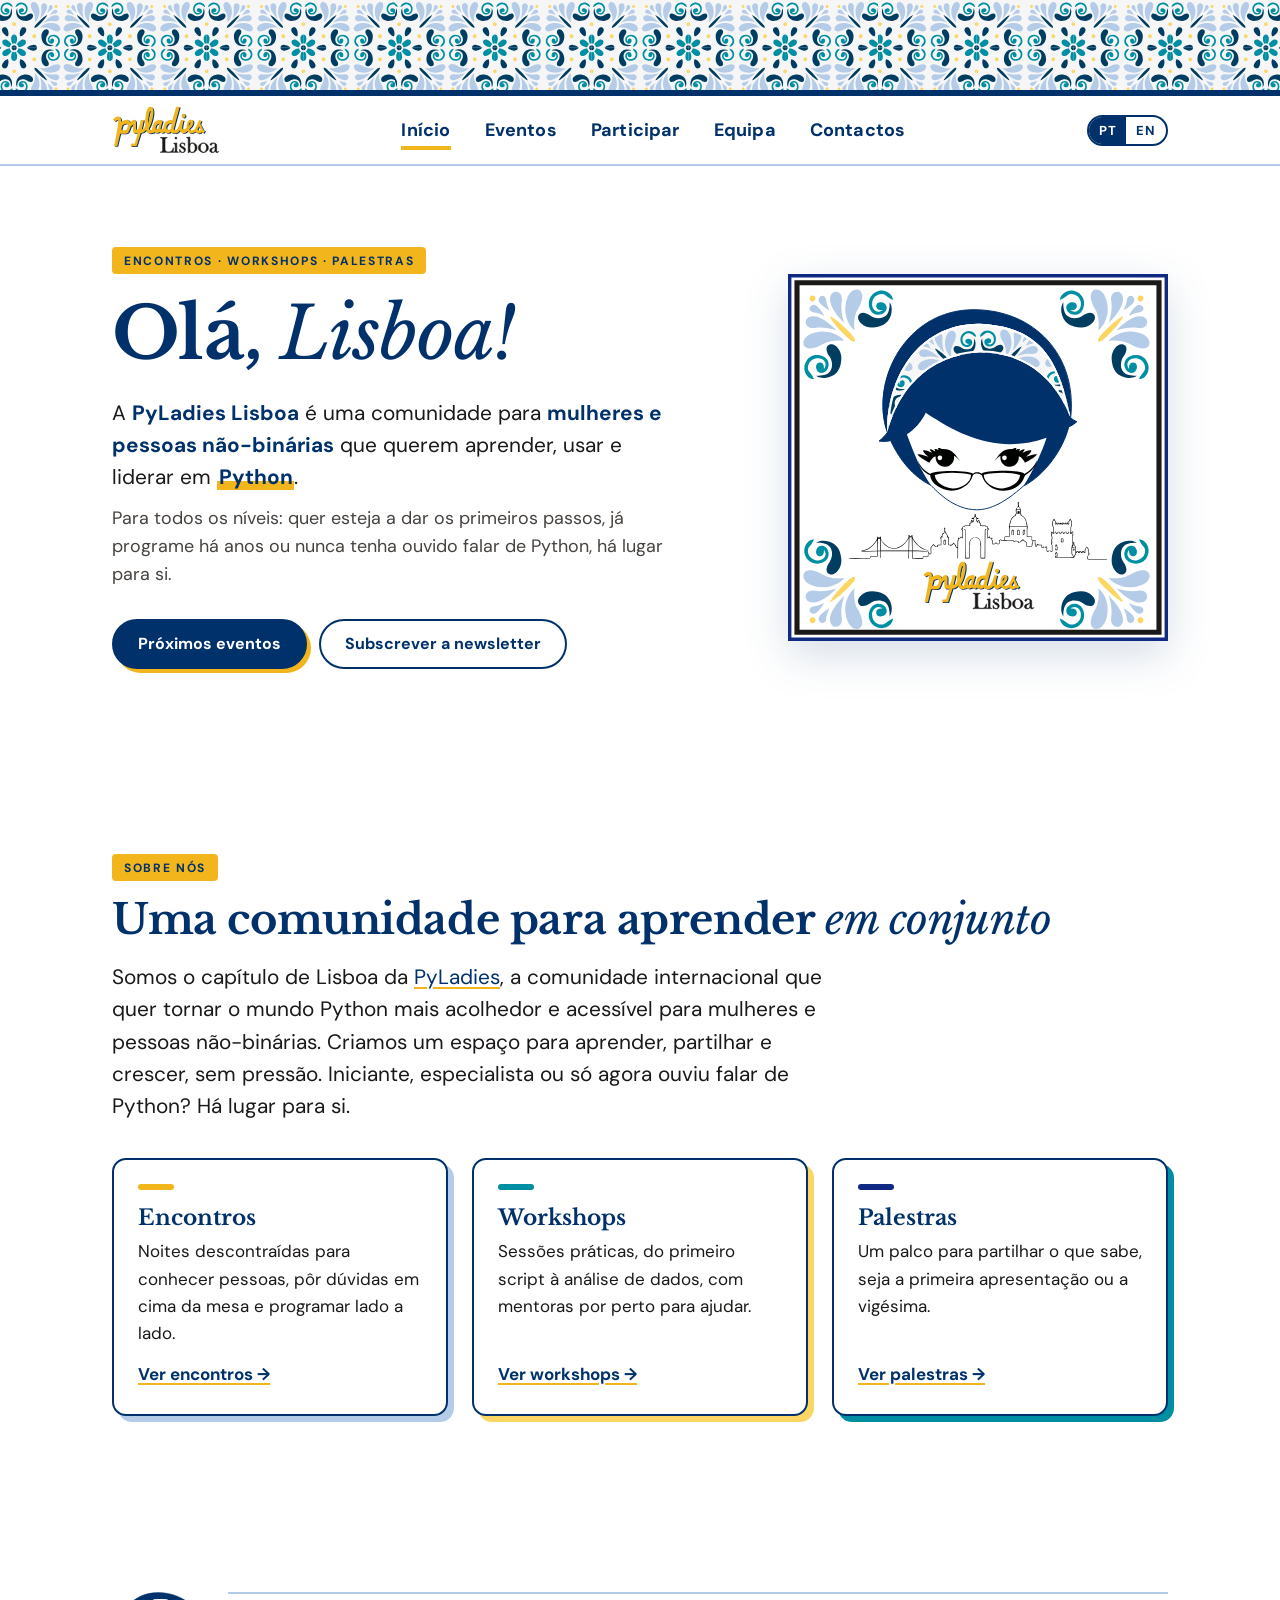
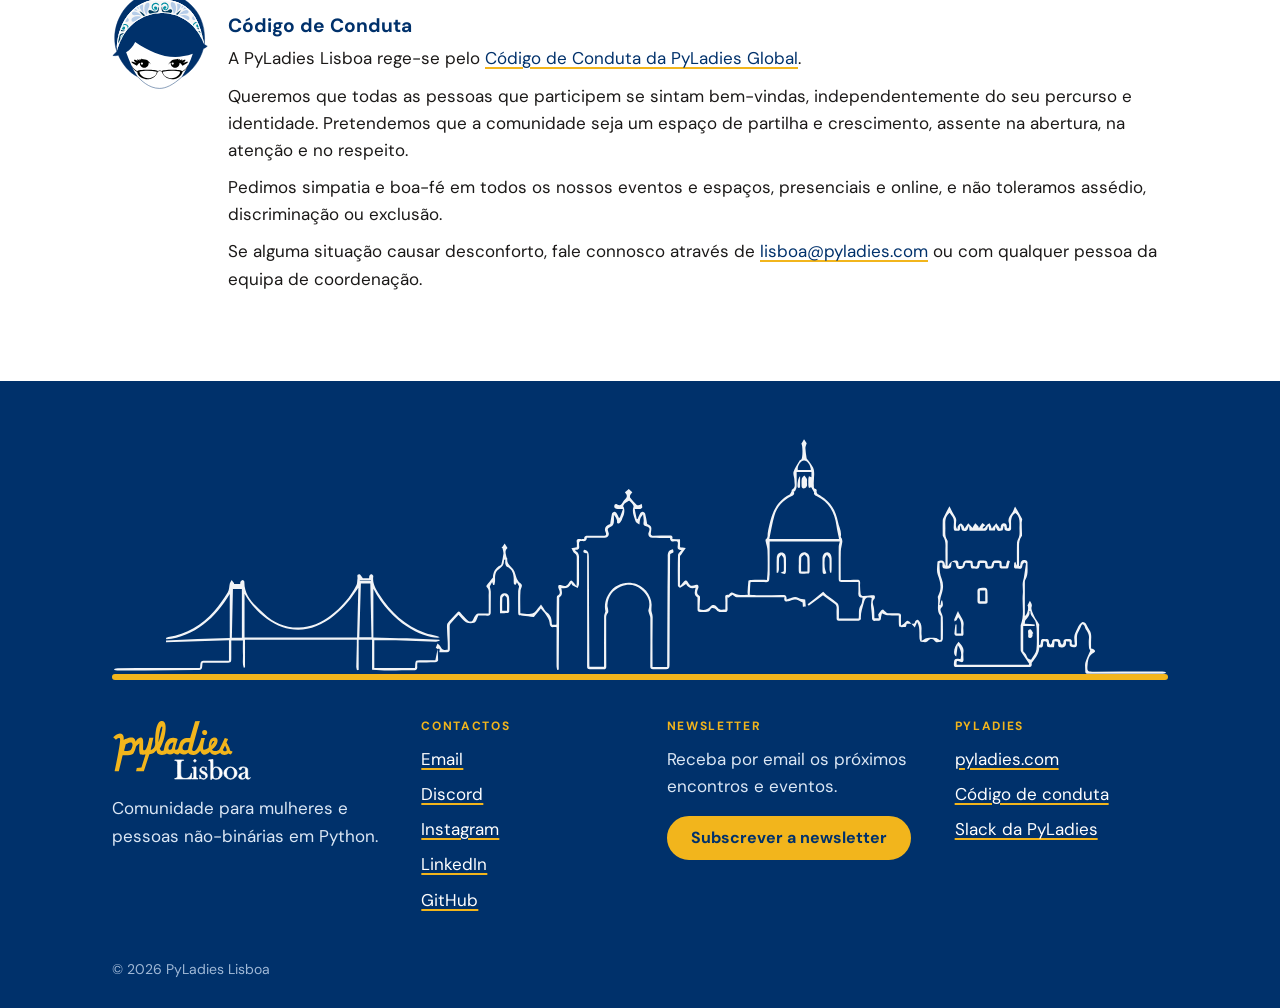
==== commit d9c47721: "Código de conduta completo e versão em inglês do site (en/, botão PT | EN) Formulário Tally em inglê" ====
--- a/index.html
+++ b/index.html
@@ -14,6 +14,8 @@
   <meta property="og:url" content="https://lisboa.pyladies.com/">
   <meta property="og:image" content="https://lisboa.pyladies.com/images/og-image.png">
 
+  <link rel="alternate" hreflang="pt-PT" href="https://lisboa.pyladies.com/">
+  <link rel="alternate" hreflang="en" href="https://lisboa.pyladies.com/en/">
   <link rel="icon" href="favicon.ico" sizes="any">
   <link rel="icon" href="images/favicon.svg" type="image/svg+xml">
   <link rel="icon" href="images/favicon-32.png" type="image/png" sizes="32x32">
@@ -40,6 +42,10 @@
           <li><a href="contactos.html">Contactos</a></li>
         </ul>
       </nav>
+      <div class="lang-switch" role="group" aria-label="Idioma">
+        <span aria-current="true">PT</span>
+        <a href="en/index.html" hreflang="en" lang="en" title="English version">EN</a>
+      </div>
     </div>
   </header>
 
@@ -103,16 +109,15 @@
     </section>
 
     <!-- ───────────── Código de conduta ───────────── -->
-    <section class="section">
+    <section id="conduta" class="section">
       <div class="wrap conduct">
         <img src="images/mascot.svg" alt="" width="96" height="97">
         <div>
-          <h2 class="h3">Código de conduta</h2>
-          <p>
-            Todos os nossos eventos e espaços seguem o
-            <a href="https://www.pyladies.com/CodeOfConduct/">Código de Conduta da PyLadies</a>.
-            Se alguma situação causar desconforto, fale com a equipa de coordenação.
-          </p>
+          <h2 class="h3">Código de Conduta</h2>
+          <p>A PyLadies Lisboa rege-se pelo <a href="https://www.pyladies.com/CodeOfConduct/">Código de Conduta da PyLadies Global</a>.</p>
+          <p>Queremos que todas as pessoas que participem se sintam bem-vindas, independentemente do seu percurso e identidade. Pretendemos que a comunidade seja um espaço de partilha e crescimento, assente na abertura, na atenção e no respeito.</p>
+          <p>Pedimos simpatia e boa-fé em todos os nossos eventos e espaços, presenciais e online, e não toleramos assédio, discriminação ou exclusão.</p>
+          <p>Se alguma situação causar desconforto, fale connosco através de <a href="mailto:lisboa@pyladies.com">lisboa@pyladies.com</a> ou com qualquer pessoa da equipa de coordenação.</p>
         </div>
       </div>
     </section>
--- a/style.css
+++ b/style.css
@@ -140,6 +140,19 @@
 }
 @media (max-width: 560px) { .site-header { position: relative; } }
 
+/* Troca de idioma PT | EN (páginas em inglês em en/) */
+.lang-switch {
+  display: flex; flex: none; border: 2px solid var(--pyl-navy); border-radius: 999px; overflow: hidden;
+  font: 700 .8125rem/1 var(--font-body); letter-spacing: .06em;
+}
+.lang-switch > * { padding: 7px 10px; text-decoration: none; color: var(--pyl-navy); }
+.lang-switch [aria-current] { background: var(--pyl-navy); color: var(--pyl-white); }
+.lang-switch a:hover { background: var(--pyl-ice); }
+@media (max-width: 560px) {
+  .header-inner { position: relative; }
+  .lang-switch { position: absolute; top: 14px; right: var(--gutter); }
+}
+
 /* ── Botões ──────────────────────────────────────────────────────────── */
 .actions { display: flex; flex-wrap: wrap; gap: 12px; margin-top: 30px; }
 .btn {
@@ -236,11 +249,12 @@
 
 /* Código de conduta */
 .conduct {
-  display: flex; gap: 20px; align-items: center;
+  display: flex; gap: 20px; align-items: flex-start;
 }
 .conduct > div {
   border-top: 2px solid var(--pyl-sky); padding-top: 20px; flex: 1;
 }
+.conduct p + p { margin-top: 10px; }
 .conduct img { width: 72px; flex: none; }
 @media (min-width: 720px) { .conduct img { width: 96px; } }
 
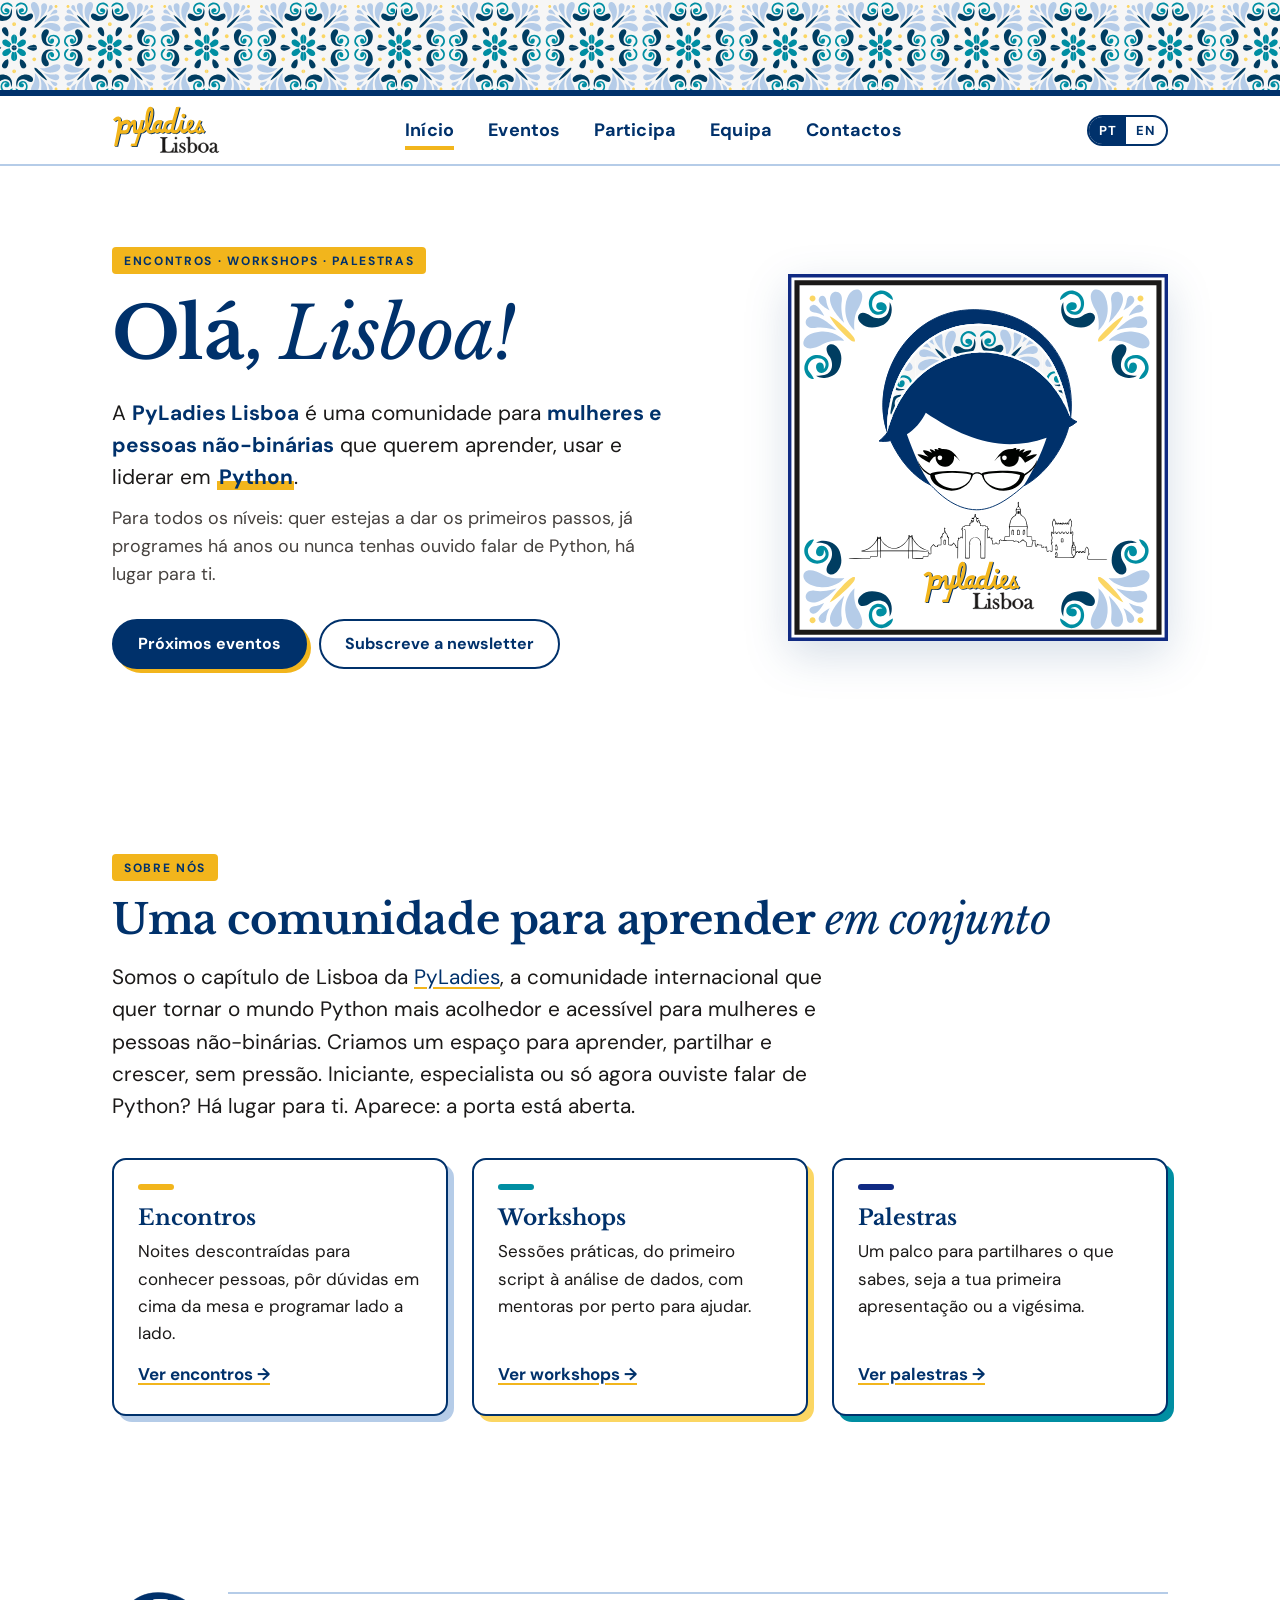
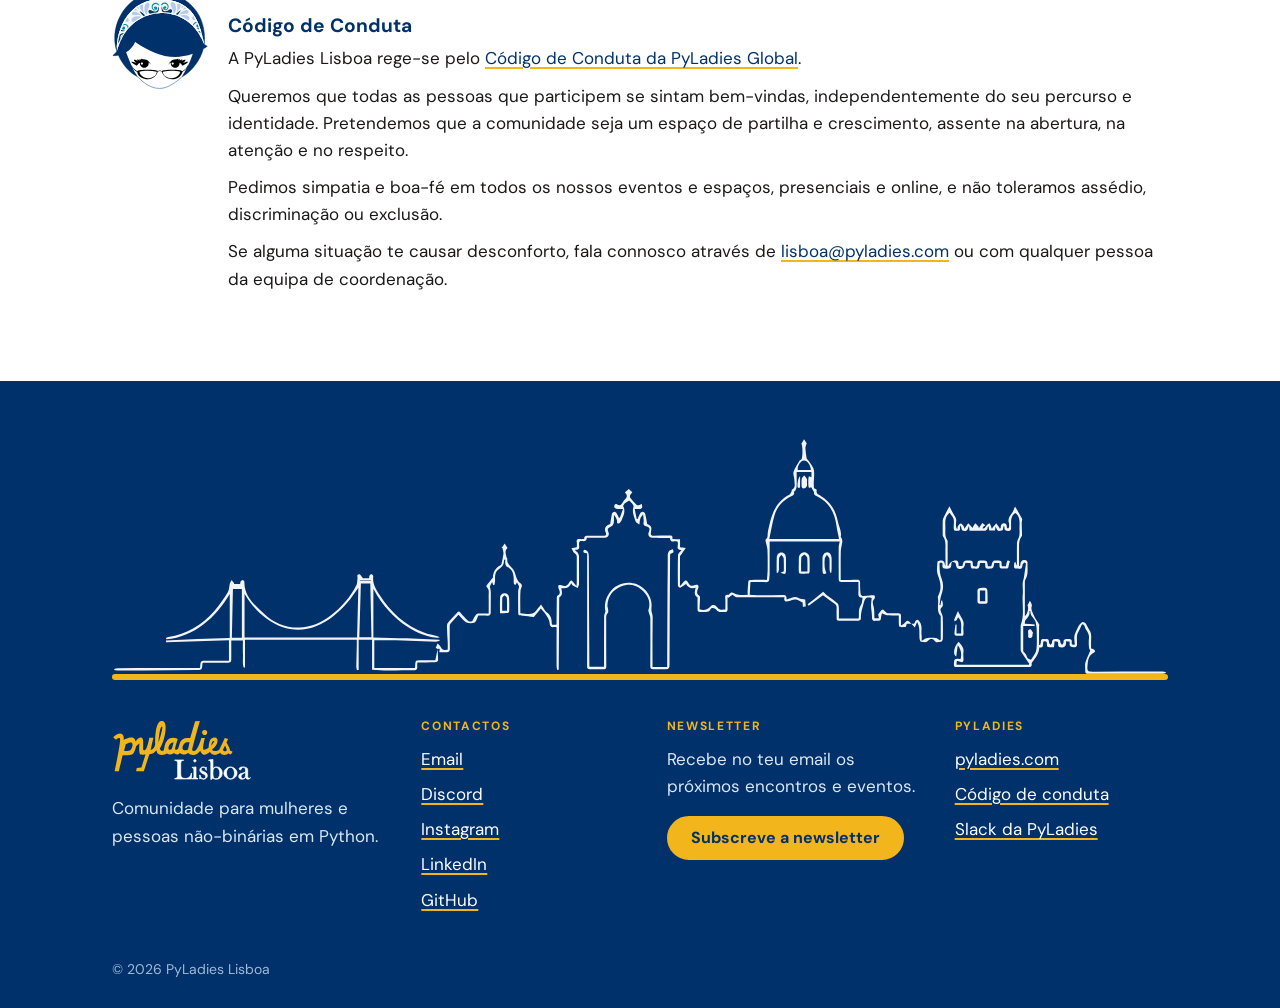
==== commit 91ba6fe4: "Texto do site mais informal e acolhedor (tratamento por «tu») Co-Authored-By: Claude Opus 5.5 <norep" ====
--- a/index.html
+++ b/index.html
@@ -37,7 +37,7 @@
         <ul class="nav">
           <li><a href="index.html" aria-current="page">Início</a></li>
           <li><a href="eventos.html">Eventos</a></li>
-          <li><a href="participa.html">Participar</a></li>
+          <li><a href="participa.html">Participa</a></li>
           <li><a href="equipa.html">Equipa</a></li>
           <li><a href="contactos.html">Contactos</a></li>
         </ul>
@@ -62,11 +62,11 @@
             usar e liderar em <span class="mark">Python</span>.
           </p>
           <p class="lead lead-sm">
-            Para todos os níveis: quer esteja a dar os primeiros passos, já programe há anos ou nunca tenha ouvido falar de Python, há lugar para si.
+            Para todos os níveis: quer estejas a dar os primeiros passos, já programes há anos ou nunca tenhas ouvido falar de Python, há lugar para ti.
           </p>
           <div class="actions">
             <a class="btn btn-primary" href="eventos.html">Próximos eventos</a>
-            <a class="btn btn-ghost" href="participa.html#novidades">Subscrever a newsletter</a>
+            <a class="btn btn-ghost" href="participa.html#novidades">Subscreve a newsletter</a>
           </div>
         </div>
         <div class="hero-logo">
@@ -84,8 +84,8 @@
           Somos o capítulo de Lisboa da <a href="https://www.pyladies.com/">PyLadies</a>,
           a comunidade internacional que quer tornar o mundo Python mais acolhedor e
           acessível para mulheres e pessoas não-binárias. Criamos um espaço para aprender,
-          partilhar e crescer, sem pressão. Iniciante, especialista ou só agora ouviu
-          falar de Python? Há lugar para si.
+          partilhar e crescer, sem pressão. Iniciante, especialista ou só agora ouviste
+          falar de Python? Há lugar para ti. Aparece: a porta está aberta.
         </p>
 
         <ul class="cards">
@@ -101,7 +101,7 @@
           </li>
           <li class="card">
             <h3><a class="card-link" href="eventos.html#palestras">Palestras</a></h3>
-            <p>Um palco para partilhar o que sabe, seja a primeira apresentação ou a vigésima.</p>
+            <p>Um palco para partilhares o que sabes, seja a tua primeira apresentação ou a vigésima.</p>
             <span class="card-more" aria-hidden="true">Ver palestras →</span>
           </li>
         </ul>
@@ -117,7 +117,7 @@
           <p>A PyLadies Lisboa rege-se pelo <a href="https://www.pyladies.com/CodeOfConduct/">Código de Conduta da PyLadies Global</a>.</p>
           <p>Queremos que todas as pessoas que participem se sintam bem-vindas, independentemente do seu percurso e identidade. Pretendemos que a comunidade seja um espaço de partilha e crescimento, assente na abertura, na atenção e no respeito.</p>
           <p>Pedimos simpatia e boa-fé em todos os nossos eventos e espaços, presenciais e online, e não toleramos assédio, discriminação ou exclusão.</p>
-          <p>Se alguma situação causar desconforto, fale connosco através de <a href="mailto:lisboa@pyladies.com">lisboa@pyladies.com</a> ou com qualquer pessoa da equipa de coordenação.</p>
+          <p>Se alguma situação te causar desconforto, fala connosco através de <a href="mailto:lisboa@pyladies.com">lisboa@pyladies.com</a> ou com qualquer pessoa da equipa de coordenação.</p>
         </div>
       </div>
     </section>
@@ -138,7 +138,7 @@
           <h2 class="footer-title">Contactos</h2>
           <ul class="links">
             <li><a href="mailto:lisboa@pyladies.com" title="lisboa@pyladies.com">Email</a></li>
-            <li><a href="https://discord.gg/uJXCDMvXN">Discord</a></li>
+            <li><a href="https://discord.gg/7J5Ts5VVPW">Discord</a></li>
             <li><a href="https://www.instagram.com/pyladies.lisboa/">Instagram</a></li>
             <li><a href="https://www.linkedin.com/company/pyladies-lisboa">LinkedIn</a></li>
             <li><a href="https://github.com/PyLadies-Lisboa">GitHub</a></li>
@@ -146,8 +146,8 @@
         </div>
         <div>
           <h2 class="footer-title">Newsletter</h2>
-          <p class="footer-note">Receba por email os próximos encontros e eventos.</p>
-          <a class="btn btn-footer" href="participa.html#novidades">Subscrever a newsletter</a>
+          <p class="footer-note">Recebe no teu email os próximos encontros e eventos.</p>
+          <a class="btn btn-footer" href="participa.html#novidades">Subscreve a newsletter</a>
         </div>
         <div>
           <h2 class="footer-title">PyLadies</h2>
